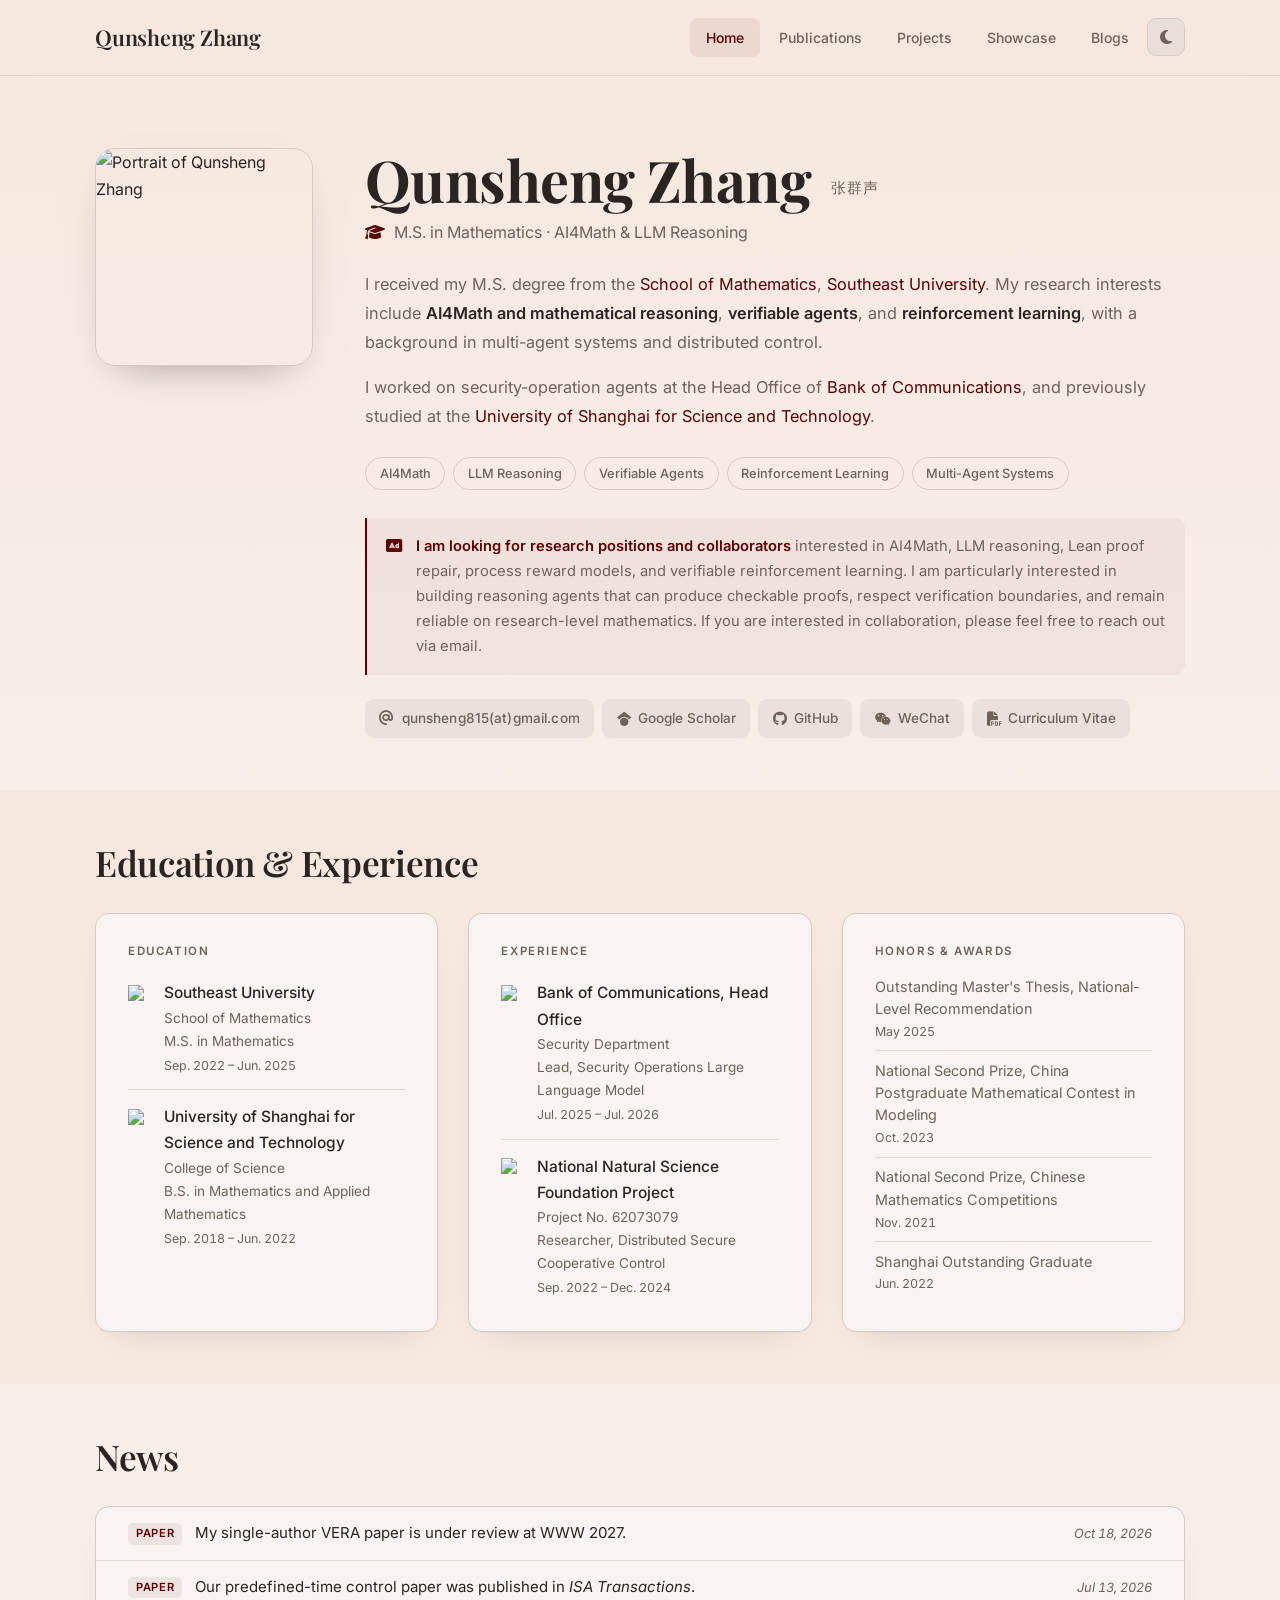
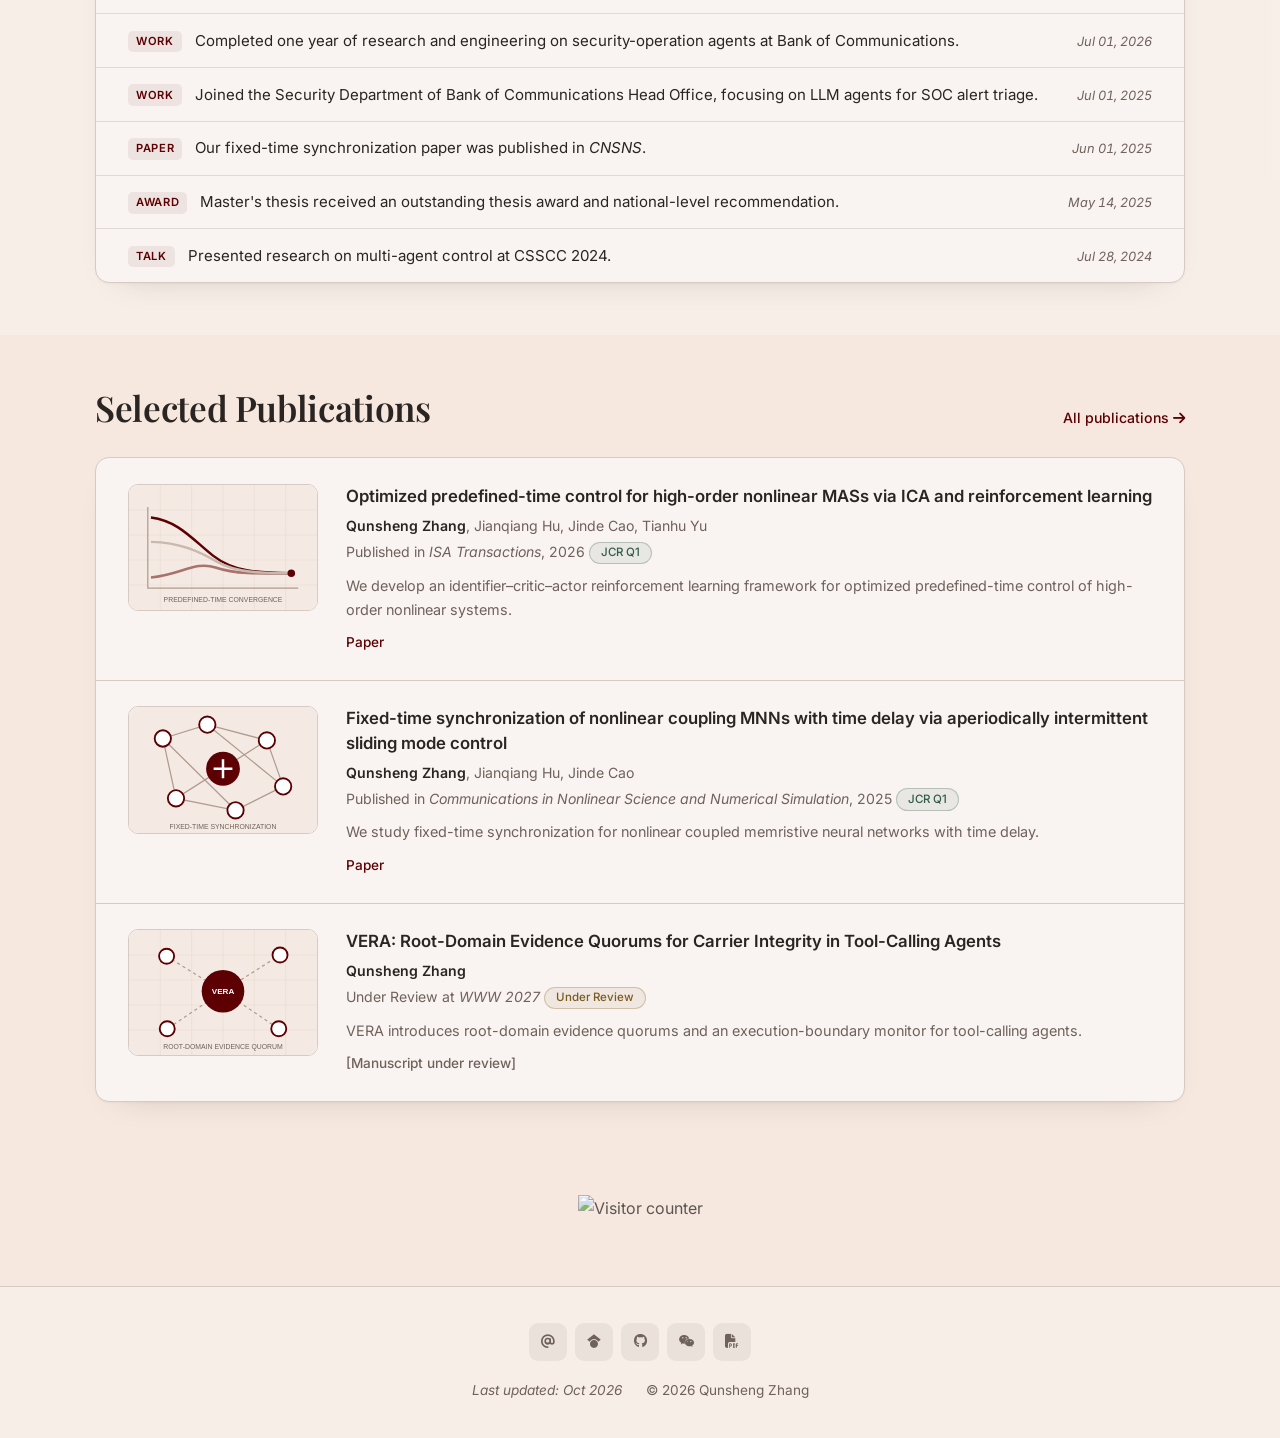
==== index.html @ da9202f3 "Polish UI: theme toggle, motion, footer icons, print styles" ====
<!doctype html>
<html lang="en">
  <head>
    <meta charset="utf-8" />
    <meta name="viewport" content="width=device-width, initial-scale=1, shrink-to-fit=no" />
    <meta
      name="description"
      content="Qunsheng Zhang's academic homepage. Research interests include AI4Math, LLM reasoning, trustworthy AI, agent security, multi-agent systems, and reinforcement learning."
    />
    <meta name="theme-color" content="#f6e8df" />
    <meta property="og:title" content="Qunsheng Zhang 张群声" />
    <meta property="og:description" content="M.S. in Mathematics · AI4Math & LLM Reasoning" />
    <meta property="og:type" content="website" />
    <meta property="og:url" content="https://qunsheng-zhang.github.io/" />
    <meta property="og:image" content="https://qunsheng-zhang.github.io/assets/avatar.jpg" />

    <title>Qunsheng Zhang - Homepage</title>

    <link
      rel="stylesheet"
      href="https://cdnjs.cloudflare.com/ajax/libs/twitter-bootstrap/4.6.0/css/bootstrap.min.css"
    />
    <link
      rel="stylesheet"
      href="https://cdnjs.cloudflare.com/ajax/libs/font-awesome/6.5.1/css/all.min.css"
    />
    <link rel="preconnect" href="https://fonts.googleapis.com" />
    <link rel="preconnect" href="https://fonts.gstatic.com" crossorigin />
    <link
      href="https://fonts.googleapis.com/css2?family=Inter:wght@400;500;600;700&family=Playfair+Display:wght@400;500;600;700&display=swap"
      rel="stylesheet"
    />
    <link rel="icon" href="assets/favicon.svg" type="image/svg+xml" />
    <link rel="stylesheet" href="styles.css?v=20261106" />
    <script>
      (function () {
        try {
          var t = localStorage.getItem("qs-theme");
          if (!t) t = window.matchMedia("(prefers-color-scheme: dark)").matches ? "dark" : "light";
          document.documentElement.setAttribute("data-theme", t);
        } catch (e) {}
      })();
    </script>
  </head>

  <body class="bg-light">
    <nav class="navbar navbar-expand-md navbar-light fixed-top mb-5">
      <div class="container">
        <a class="navbar-brand" href="index.html">Qunsheng Zhang</a>
        

        <div class="collapse navbar-collapse" id="navbarResponsive">
          <ul class="navbar-nav ml-auto">
            <li class="nav-item active"><a class="nav-link" href="index.html">Home</a></li>
            <li class="nav-item"><a class="nav-link" href="publications.html">Publications</a></li>
            <li class="nav-item"><a class="nav-link" href="projects.html">Projects</a></li>
            <li class="nav-item"><a class="nav-link" href="showcase.html">Showcase</a></li>
            <li class="nav-item"><a class="nav-link" href="blog.html">Blogs</a></li>
          </ul>
        </div>
      
        <div class="navbar-actions">
          <button class="theme-toggle" type="button" aria-label="Toggle color theme"><i class="fas fa-moon icon-moon"></i><i class="fas fa-sun icon-sun"></i></button>
          <button class="navbar-toggler" type="button" data-toggle="collapse" data-target="#navbarResponsive" aria-controls="navbarResponsive" aria-expanded="false" aria-label="Toggle navigation" > <i class="fas fa-bars"></i> Menu </button>
        </div>
      </div>
    </nav>

    <main>
      <section class="hero">
        <div class="container">
          <div class="hero-grid">
            <div class="hero-portrait">
              <img
                src="assets/avatar.jpg"
                alt="Portrait of Qunsheng Zhang"
                title="Stay curious, stay rigorous."
              />
            </div>

            <div class="hero-body">
              <h1 class="profile-name">Qunsheng Zhang <span class="name-cn">张群声</span></h1>

              <p class="hero-tagline">
                <i class="fa-solid fa-graduation-cap"></i>
                M.S. in Mathematics · AI4Math &amp; LLM Reasoning
              </p>

              <div class="hero-bio">
                <p>
                  I received my M.S. degree from the
                  <a href="https://math.seu.edu.cn/" target="_blank" rel="noreferrer">School of Mathematics</a>,
                  <a href="https://www.seu.edu.cn/" target="_blank" rel="noreferrer">Southeast University</a>.
                  My research interests include <strong>AI4Math and mathematical reasoning</strong>,
                  <strong>verifiable agents</strong>, and <strong>reinforcement learning</strong>,
                  with a background in multi-agent systems and distributed control.
                </p>

                <p>
                  I worked on security-operation agents at the Head Office of
                  <a
                    href="https://www.bankcomm.com/BankCommSite/shtml/jyjr/en/2600212/list.shtml?channelId=2600212"
                    target="_blank"
                    rel="noreferrer"
                    >Bank of Communications</a
                  >, and previously studied at the
                  <a href="https://www.usst.edu.cn/" target="_blank" rel="noreferrer"
                    >University of Shanghai for Science and Technology</a
                  >.
                </p>
              </div>

              <div class="interest-tags">
                <span>AI4Math</span>
                <span>LLM Reasoning</span>
                <span>Verifiable Agents</span>
                <span>Reinforcement Learning</span>
                <span>Multi-Agent Systems</span>
              </div>

              <div class="callout">
                <i class="fa-solid fa-rectangle-ad"></i>
                <div>
                  <strong>I am looking for research positions and collaborators</strong> interested in
                  AI4Math, LLM reasoning, Lean proof repair, process reward models, and verifiable
                  reinforcement learning. I am particularly interested in building reasoning agents
                  that can produce checkable proofs, respect verification boundaries, and remain
                  reliable on research-level mathematics. If you are interested in collaboration,
                  please feel free to reach out via email.
                </div>
              </div>

              <div class="hero-links mt-4">
                <a href="mailto:qunsheng815@gmail.com">
                  <i class="fas fa-at"></i> <span class="email-text">qunsheng815(at)gmail.com</span>
                </a>
                <a
                  href="https://scholar.google.com/citations?user=bciwAu0AAAAJ&amp;hl=zh-CN&amp;authuser=1"
                  target="_blank"
                  rel="noreferrer"
                >
                  <i class="fa-brands fa-google-scholar"></i> Google Scholar
                </a>
                <a href="https://github.com/Qunsheng-Zhang" target="_blank" rel="noreferrer">
                  <i class="fab fa-github"></i> GitHub
                </a>
                <a href="#" data-toggle="modal" data-target="#modal-wechat">
                  <i class="fab fa-weixin"></i> WeChat
                </a>
                <a href="assets/Qunsheng-Zhang-Resume.pdf?v=202610" target="_blank">
                  <i class="fas fa-file-pdf"></i> Curriculum Vitae
                </a>
              </div>
            </div>
          </div>
        </div>
      </section>

      <section class="section">
        <div class="container">
          <div class="section-head">
            <h2>Education &amp; Experience</h2>
          </div>

          <div class="row">
            <div class="col-md-6 col-lg-4 mb-4 mb-lg-0">
              <div class="panel h-100">
                <div class="col-label">Education</div>
                <div class="timeline-item">
                  <img src="assets/badges/seu.svg" alt="Southeast University" />
                  <div class="timeline-main">
                    <div class="timeline-title">Southeast University</div>
                    <div class="timeline-sub">School of Mathematics</div>
                    <div class="timeline-meta">
                      <span>M.S. in Mathematics</span>
                      <em>Sep. 2022 – Jun. 2025</em>
                    </div>
                  </div>
                </div>
                <div class="timeline-item">
                  <img src="assets/badges/usst.svg" alt="University of Shanghai for Science and Technology" />
                  <div class="timeline-main">
                    <div class="timeline-title">University of Shanghai for Science and Technology</div>
                    <div class="timeline-sub">College of Science</div>
                    <div class="timeline-meta">
                      <span>B.S. in Mathematics and Applied Mathematics</span>
                      <em>Sep. 2018 – Jun. 2022</em>
                    </div>
                  </div>
                </div>
              </div>
            </div>

            <div class="col-md-6 col-lg-4 mb-4 mb-lg-0">
              <div class="panel h-100">
                <div class="col-label">Experience</div>
                <div class="timeline-item">
                  <img src="assets/badges/bocom.svg" alt="Bank of Communications" />
                  <div class="timeline-main">
                    <div class="timeline-title">
                      <a
                        href="https://www.bankcomm.com/BankCommSite/shtml/jyjr/en/2600212/list.shtml?channelId=2600212"
                        target="_blank"
                        rel="noreferrer"
                        >Bank of Communications, Head Office</a
                      >
                    </div>
                    <div class="timeline-sub">Security Department</div>
                    <div class="timeline-meta">
                      <span>Lead, Security Operations Large Language Model</span>
                      <em>Jul. 2025 – Jul. 2026</em>
                    </div>
                  </div>
                </div>
                <div class="timeline-item">
                  <img src="assets/badges/nnsfc.svg" alt="National Natural Science Foundation of China" />
                  <div class="timeline-main">
                    <div class="timeline-title">National Natural Science Foundation Project</div>
                    <div class="timeline-sub">Project No. 62073079</div>
                    <div class="timeline-meta">
                      <span>Researcher, Distributed Secure Cooperative Control</span>
                      <em>Sep. 2022 – Dec. 2024</em>
                    </div>
                  </div>
                </div>
              </div>
            </div>

            <div class="col-md-12 col-lg-4">
              <div class="panel h-100">
                <div class="col-label">Honors &amp; Awards</div>
                <ul class="award-list">
                  <li>
                    <span>Outstanding Master's Thesis, National-Level Recommendation</span>
                    <em>May 2025</em>
                  </li>
                  <li>
                    <span>National Second Prize, China Postgraduate Mathematical Contest in Modeling</span>
                    <em>Oct. 2023</em>
                  </li>
                  <li>
                    <span>National Second Prize, Chinese Mathematics Competitions</span>
                    <em>Nov. 2021</em>
                  </li>
                  <li>
                    <span>Shanghai Outstanding Graduate</span>
                    <em>Jun. 2022</em>
                  </li>
                </ul>
              </div>
            </div>
          </div>
        </div>
      </section>

      <section class="section section-alt" id="news">
        <div class="container">
          <div class="section-head">
            <h2>News</h2>
          </div>

          <div class="panel panel-flush">
            <div class="news-item">
              <div class="news-text">
                <span class="label">Paper</span> My single-author VERA paper is under review at WWW 2027.
              </div>
              <div class="news-date">Oct 18, 2026</div>
            </div>
            <div class="news-item">
              <div class="news-text">
                <span class="label">Paper</span> Our predefined-time control paper was published in
                <em>ISA Transactions</em>.
              </div>
              <div class="news-date">Jul 13, 2026</div>
            </div>
            <div class="news-item">
              <div class="news-text">
                <span class="label">Work</span> Completed one year of research and engineering on
                security-operation agents at Bank of Communications.
              </div>
              <div class="news-date">Jul 01, 2026</div>
            </div>
            <div class="news-item">
              <div class="news-text">
                <span class="label">Work</span> Joined the Security Department of Bank of Communications
                Head Office, focusing on LLM agents for SOC alert triage.
              </div>
              <div class="news-date">Jul 01, 2025</div>
            </div>
            <div class="news-item">
              <div class="news-text">
                <span class="label">Paper</span> Our fixed-time synchronization paper was published in
                <em>CNSNS</em>.
              </div>
              <div class="news-date">Jun 01, 2025</div>
            </div>
            <div class="news-item">
              <div class="news-text">
                <span class="label">Award</span> Master's thesis received an outstanding thesis award and
                national-level recommendation.
              </div>
              <div class="news-date">May 14, 2025</div>
            </div>
            <div class="news-item">
              <div class="news-text">
                <span class="label">Talk</span> Presented research on multi-agent control at CSSCC 2024.
              </div>
              <div class="news-date">Jul 28, 2024</div>
            </div>
          </div>
        </div>
      </section>

      <section class="section" id="publications">
        <div class="container">
          <div class="section-head-row">
            <h2>Selected Publications</h2>
            <a class="more-link" href="publications.html"
              >All publications <i class="fas fa-arrow-right"></i
            ></a>
          </div>

          <div class="panel panel-flush">
            <article class="pub-row">
              <div class="pub-cover">
                <img src="assets/covers/paper-ica.svg" alt="Predefined-time convergence" />
              </div>
              <div class="pub-main">
                <h5>
                  Optimized predefined-time control for high-order nonlinear MASs via ICA and
                  reinforcement learning
                </h5>
                <p class="pub-authors">
                  <strong>Qunsheng Zhang</strong>, Jianqiang Hu, Jinde Cao, Tianhu Yu
                </p>
                <p class="pub-venue">
                  Published in <i>ISA Transactions</i>, 2026
                  <span class="badge badge-success">JCR Q1</span>
                </p>
                <p class="pub-abstract">
                  We develop an identifier–critic–actor reinforcement learning framework for optimized
                  predefined-time control of high-order nonlinear systems.
                </p>
                <div class="pub-links">
                  <a href="https://doi.org/10.1016/j.isatra.2026.06.029" target="_blank" rel="noreferrer"
                    >Paper</a
                  >
                </div>
              </div>
            </article>

            <article class="pub-row">
              <div class="pub-cover">
                <img src="assets/covers/paper-sync.svg" alt="Fixed-time synchronization" />
              </div>
              <div class="pub-main">
                <h5>
                  Fixed-time synchronization of nonlinear coupling MNNs with time delay via
                  aperiodically intermittent sliding mode control
                </h5>
                <p class="pub-authors"><strong>Qunsheng Zhang</strong>, Jianqiang Hu, Jinde Cao</p>
                <p class="pub-venue">
                  Published in <i>Communications in Nonlinear Science and Numerical Simulation</i>, 2025
                  <span class="badge badge-success">JCR Q1</span>
                </p>
                <p class="pub-abstract">
                  We study fixed-time synchronization for nonlinear coupled memristive neural networks
                  with time delay.
                </p>
                <div class="pub-links">
                  <a href="https://doi.org/10.1016/j.cnsns.2025.108995" target="_blank" rel="noreferrer"
                    >Paper</a
                  >
                </div>
              </div>
            </article>

            <article class="pub-row">
              <div class="pub-cover">
                <img src="assets/covers/paper-vera.svg" alt="VERA evidence quorum" />
              </div>
              <div class="pub-main">
                <h5>
                  VERA: Root-Domain Evidence Quorums for Carrier Integrity in Tool-Calling Agents
                </h5>
                <p class="pub-authors"><strong>Qunsheng Zhang</strong></p>
                <p class="pub-venue">
                  Under Review at <i>WWW 2027</i>
                  <span class="badge badge-warning">Under Review</span>
                </p>
                <p class="pub-abstract">
                  VERA introduces root-domain evidence quorums and an execution-boundary monitor for
                  tool-calling agents.
                </p>
                <div class="pub-links">
                  <span>[Manuscript under review]</span>
                </div>
              </div>
            </article>
          </div>
        </div>
      </section>

      <section class="visitor-counter">
        <img
          src="https://visitor-badge.laobi.icu/badge?page_id=Qunsheng-Zhang.Qunsheng-Zhang.github.io"
          alt="Visitor counter"
          loading="lazy"
        />
      </section>
    </main>

    <div class="modal fade" id="modal-wechat" tabindex="-1" role="dialog" aria-labelledby="wechat-title" aria-hidden="true">
      <div class="modal-dialog modal-sm" role="document">
        <div class="modal-content">
          <div class="modal-body p-4 text-center">
            <i class="fab fa-weixin wechat-icon"></i>
            <h5 id="wechat-title" class="mt-3">WeChat Contact</h5>
            <p class="small text-muted mb-0">
              Please email me with your name, affiliation, and reason for connecting. I will reply with
              my WeChat contact.
            </p>
          </div>
          <div class="modal-footer py-2">
            <button type="button" class="btn btn-primary btn-sm" data-dismiss="modal">Close</button>
          </div>
        </div>
      </div>
    </div>

        <footer class="footer">
      <div class="container">
        <div class="footer-icons">
          <a href="mailto:qunsheng815@gmail.com" aria-label="Email"><i class="fas fa-at"></i></a>
          <a href="https://scholar.google.com/citations?user=bciwAu0AAAAJ&amp;hl=zh-CN&amp;authuser=1" target="_blank" rel="noreferrer" aria-label="Google Scholar"><i class="fa-brands fa-google-scholar"></i></a>
          <a href="https://github.com/Qunsheng-Zhang" target="_blank" rel="noreferrer" aria-label="GitHub"><i class="fab fa-github"></i></a>
          <a href="#" data-toggle="modal" data-target="#modal-wechat" aria-label="WeChat"><i class="fab fa-weixin"></i></a>
          <a href="assets/Qunsheng-Zhang-Resume.pdf?v=202610" target="_blank" aria-label="Curriculum Vitae"><i class="fas fa-file-pdf"></i></a>
        </div>
        <div class="footer-meta">
          <span><i>Last updated: Oct 2026</i></span>
          <span>© <span id="year"></span> Qunsheng Zhang</span>
        </div>
      </div>
    </footer>

    <script src="https://cdnjs.cloudflare.com/ajax/libs/jquery/3.5.1/jquery.min.js"></script>
    <script src="https://cdnjs.cloudflare.com/ajax/libs/popper.js/1.14.7/umd/popper.min.js"></script>
    <script src="https://cdnjs.cloudflare.com/ajax/libs/twitter-bootstrap/4.6.0/js/bootstrap.min.js"></script>
    <script src="script.js?v=20261106"></script>
  </body>
</html>
---- styles.css ----
@charset "utf-8";

/* ------------------------------------------------------------------
   Design tokens
------------------------------------------------------------------ */
:root {
  --bg: #f6e8df;
  --bg-soft: rgba(249, 244, 241, 0.55);
  --card: #f9f4f1;
  --fg: #2a2522;
  --muted: #e0d7d1;
  --muted-fg: #6f625b;
  --border: #d6cac2;
  --divider: rgba(214, 202, 194, 0.65);
  --primary: #5c0003;
  --primary-fg: #fbf0e9;
  --primary-soft: rgba(92, 0, 3, 0.07);
  --primary-tint: rgba(92, 0, 3, 0.045);
  --chip-bg: rgba(224, 215, 209, 0.55);
  --hover-bg: rgba(224, 215, 209, 0.18);
  --cover-bg: #ffffff;
  --nav-bg: rgba(246, 232, 223, 0.88);
  --ok-fg: #2f5d47;
  --ok-bg: rgba(47, 93, 71, 0.08);
  --ok-border: rgba(47, 93, 71, 0.28);
  --warn-fg: #7a5a1e;
  --warn-bg: rgba(122, 90, 30, 0.08);
  --warn-border: rgba(122, 90, 30, 0.28);
  --shadow-card: 0 1px 2px rgba(42, 37, 34, 0.03), 0 14px 34px -28px rgba(42, 37, 34, 0.35);
  --shadow-portrait: 0 18px 40px -26px rgba(42, 37, 34, 0.55);
  --serif: "Playfair Display", Georgia, "Times New Roman", serif;
  --sans: "Inter", system-ui, -apple-system, "Segoe UI", sans-serif;
  --radius: 14px;
  --maxw: 1120px;
  color-scheme: light;
}

:root[data-theme="dark"] {
  --bg: #17120f;
  --bg-soft: rgba(31, 25, 21, 0.6);
  --card: #1e1814;
  --fg: #ece2da;
  --muted: #3a312a;
  --muted-fg: #b3a49a;
  --border: #362c25;
  --divider: rgba(54, 44, 37, 0.9);
  --primary: #d99a8e;
  --primary-fg: #1a1411;
  --primary-soft: rgba(217, 154, 142, 0.12);
  --primary-tint: rgba(217, 154, 142, 0.07);
  --chip-bg: rgba(58, 49, 42, 0.6);
  --hover-bg: rgba(58, 49, 42, 0.4);
  --cover-bg: #241c17;
  --nav-bg: rgba(23, 18, 15, 0.86);
  --ok-fg: #8fbf9f;
  --ok-bg: rgba(143, 191, 159, 0.12);
  --ok-border: rgba(143, 191, 159, 0.3);
  --warn-fg: #d9b36a;
  --warn-bg: rgba(217, 179, 106, 0.12);
  --warn-border: rgba(217, 179, 106, 0.3);
  --shadow-card: 0 1px 2px rgba(0, 0, 0, 0.3), 0 18px 40px -30px rgba(0, 0, 0, 0.7);
  --shadow-portrait: 0 18px 40px -24px rgba(0, 0, 0, 0.8);
  color-scheme: dark;
}

/* ------------------------------------------------------------------
   Base
------------------------------------------------------------------ */
* {
  -webkit-font-smoothing: antialiased;
  -moz-osx-font-smoothing: grayscale;
}

html {
  scroll-behavior: smooth;
}

body {
  padding-top: 76px;
  background-color: var(--bg);
  color: var(--fg);
  font-family: var(--sans);
  font-size: 1rem;
  line-height: 1.7;
  transition: background-color 0.3s ease, color 0.3s ease;
}

h1,
h2,
h3,
h4,
.h1,
.h2,
.h3,
.h4 {
  font-family: var(--serif);
  font-weight: 600;
  letter-spacing: -0.01em;
  color: var(--fg);
  text-wrap: balance;
}

h1 {
  font-size: clamp(2.5rem, 4.5vw, 3.6rem);
  font-weight: 700;
  line-height: 1.08;
}

h2 {
  font-size: clamp(1.7rem, 3vw, 2.2rem);
  line-height: 1.2;
}

h3 {
  font-size: 1.45rem;
}

h5,
.h5 {
  font-family: var(--sans);
  font-size: 1.05rem;
  font-weight: 600;
  line-height: 1.45;
  letter-spacing: 0;
  color: var(--fg);
}

h6,
.h6 {
  font-family: var(--sans);
  font-size: 0.72rem;
  font-weight: 600;
  letter-spacing: 0.14em;
  text-transform: uppercase;
  color: var(--muted-fg);
}

p {
  margin-bottom: 1rem;
}

a {
  color: var(--primary);
  text-decoration: none;
  transition: color 0.18s ease;
}

a:hover {
  color: var(--primary);
  text-decoration: underline;
  text-underline-offset: 2px;
}

strong,
b {
  font-weight: 600;
  color: var(--fg);
}

hr {
  margin: 2rem 0;
  border-top: 1px solid var(--border);
}

::selection {
  background: var(--primary-soft);
  color: var(--fg);
}

::-webkit-scrollbar {
  width: 10px;
}

::-webkit-scrollbar-track {
  background: var(--bg);
}

::-webkit-scrollbar-thumb {
  background: var(--muted);
  border-radius: 999px;
  border: 2px solid var(--bg);
}

.text-muted {
  color: var(--muted-fg) !important;
}

.small,
small {
  font-size: 0.86rem;
}

.bg-light {
  background-color: var(--bg) !important;
}

.bg-white {
  background-color: var(--card) !important;
}

.border-gray {
  border-color: var(--border) !important;
}

.no-break {
  white-space: nowrap;
}

.container {
  max-width: var(--maxw);
}

a:focus-visible,
button:focus-visible {
  outline: 2px solid var(--primary);
  outline-offset: 2px;
}

[id] {
  scroll-margin-top: 90px;
}

/* ------------------------------------------------------------------
   Motion
------------------------------------------------------------------ */
@keyframes rise {
  from {
    opacity: 0;
    transform: translateY(14px);
  }
  to {
    opacity: 1;
    transform: none;
  }
}

.hero-portrait,
.hero-body > * {
  animation: rise 0.6s cubic-bezier(0.22, 0.61, 0.36, 1) both;
}

.hero-body > :nth-child(1) { animation-delay: 0.06s; }
.hero-body > :nth-child(2) { animation-delay: 0.12s; }
.hero-body > :nth-child(3) { animation-delay: 0.18s; }
.hero-body > :nth-child(4) { animation-delay: 0.24s; }
.hero-body > :nth-child(5) { animation-delay: 0.3s; }
.hero-body > :nth-child(6) { animation-delay: 0.36s; }

.reveal {
  opacity: 0;
  transform: translateY(16px);
  transition: opacity 0.6s cubic-bezier(0.22, 0.61, 0.36, 1), transform 0.6s cubic-bezier(0.22, 0.61, 0.36, 1);
}

.reveal.in {
  opacity: 1;
  transform: none;
}

@media (prefers-reduced-motion: reduce) {
  html {
    scroll-behavior: auto;
  }

  .hero-portrait,
  .hero-body > * {
    animation: none;
  }

  .reveal {
    opacity: 1;
    transform: none;
    transition: none;
  }

  * {
    transition-duration: 0.01ms !important;
  }
}

/* ------------------------------------------------------------------
   Navigation
------------------------------------------------------------------ */
.navbar {
  min-height: 76px;
  padding: 0.55rem 0;
  background-color: var(--nav-bg) !important;
  -webkit-backdrop-filter: blur(14px);
  backdrop-filter: blur(14px);
  border-bottom: 1px solid var(--divider);
  transition: box-shadow 0.25s ease, background-color 0.3s ease;
}

.navbar.scrolled {
  box-shadow: 0 10px 30px -22px rgba(0, 0, 0, 0.45);
}

.navbar-brand {
  font-family: var(--serif);
  font-size: 1.35rem;
  font-weight: 600;
  color: var(--fg) !important;
  letter-spacing: -0.01em;
}

.navbar-brand:hover {
  color: var(--primary) !important;
  text-decoration: none;
}

.navbar-nav .nav-link {
  margin: 0 0.1rem;
  padding: 0.48rem 1rem !important;
  border-radius: 8px;
  color: var(--muted-fg) !important;
  font-family: var(--sans);
  font-size: 0.875rem;
  font-weight: 500;
  transition: background-color 0.18s ease, color 0.18s ease;
}

.navbar-nav .nav-link:hover {
  background-color: var(--chip-bg);
  color: var(--fg) !important;
  text-decoration: none;
}

.navbar-nav .nav-item.active .nav-link {
  background-color: var(--primary-soft);
  color: var(--primary) !important;
}

.navbar-actions {
  display: flex;
  align-items: center;
  gap: 0.45rem;
  margin-left: auto;
}

.theme-toggle {
  display: flex;
  align-items: center;
  justify-content: center;
  width: 38px;
  height: 38px;
  border: 1px solid var(--border);
  border-radius: 9px;
  background-color: var(--chip-bg);
  color: var(--muted-fg);
  cursor: pointer;
  transition: background-color 0.18s ease, color 0.18s ease, border-color 0.18s ease;
}

.theme-toggle:hover {
  background-color: var(--primary);
  border-color: var(--primary);
  color: var(--primary-fg);
}

:root:not([data-theme="dark"]) .icon-sun {
  display: none;
}

:root[data-theme="dark"] .icon-moon {
  display: none;
}

.navbar-toggler {
  padding: 0.4rem 0.7rem;
  border: 1px solid var(--border);
  border-radius: 8px;
  color: var(--muted-fg);
  font-size: 0.8rem;
}

.navbar-toggler:focus {
  outline: none;
  box-shadow: none;
}

/* ------------------------------------------------------------------
   Home hero
------------------------------------------------------------------ */
.hero {
  padding: 4.5rem 0 3.25rem;
  background: linear-gradient(180deg, var(--bg) 0%, var(--bg-soft) 100%);
}

.hero-grid {
  display: grid;
  grid-template-columns: 218px minmax(0, 1fr);
  gap: 3.25rem;
  align-items: start;
}

.hero-portrait img {
  display: block;
  width: 100%;
  aspect-ratio: 1 / 1;
  object-fit: cover;
  border: 1px solid var(--border);
  border-radius: 20px;
  box-shadow: var(--shadow-portrait);
  transition: transform 0.35s ease, box-shadow 0.35s ease;
}

.hero-portrait img:hover {
  transform: translateY(-3px) scale(1.01);
}

.profile-name {
  margin-bottom: 0.55rem;
}

.name-cn {
  display: inline-block;
  margin-left: 0.45rem;
  color: var(--muted-fg);
  font-family: var(--sans);
  font-size: 0.95rem;
  font-weight: 500;
  letter-spacing: 0.08em;
  vertical-align: middle;
}

.hero-tagline {
  margin-bottom: 1.5rem;
  color: var(--muted-fg);
  font-size: 1rem;
}

.hero-tagline i {
  margin-right: 0.3rem;
  color: var(--primary);
}

.hero-bio {
  color: var(--muted-fg);
  font-size: 1.02rem;
  line-height: 1.78;
}

.hero-bio p:last-child {
  margin-bottom: 0;
}

.hero-bio strong {
  color: var(--fg);
  font-weight: 600;
}

.interest-tags {
  display: flex;
  flex-wrap: wrap;
  gap: 0.5rem;
  margin: 1.6rem 0 1.75rem;
}

.interest-tags span,
.tag {
  display: inline-flex;
  align-items: center;
  padding: 0.3rem 0.85rem;
  border: 1px solid var(--border);
  border-radius: 999px;
  color: var(--muted-fg);
  font-size: 0.8rem;
  font-weight: 500;
  transition: border-color 0.18s ease, color 0.18s ease, background-color 0.18s ease;
}

.interest-tags span:hover,
.tag:hover {
  border-color: var(--primary);
  background-color: var(--primary-tint);
  color: var(--primary);
}

.hero-links {
  display: flex;
  flex-wrap: wrap;
  gap: 0.5rem;
}

.hero-links a {
  display: inline-flex;
  align-items: center;
  gap: 0.45rem;
  padding: 0.5rem 0.9rem;
  border-radius: 9px;
  background-color: var(--chip-bg);
  color: var(--muted-fg);
  font-size: 0.85rem;
  font-weight: 500;
  transition: background-color 0.18s ease, color 0.18s ease, transform 0.18s ease;
}

.hero-links a:hover {
  background-color: var(--primary);
  color: var(--primary-fg);
  text-decoration: none;
  transform: translateY(-1px);
}

.hero-links i {
  font-size: 0.9rem;
}

.callout {
  display: flex;
  gap: 0.8rem;
  margin-top: 1.6rem;
  padding: 1rem 1.2rem;
  border-left: 2px solid var(--primary);
  border-radius: 0 10px 10px 0;
  background-color: var(--primary-tint);
  color: var(--muted-fg);
  font-size: 0.92rem;
  line-height: 1.7;
}

.callout i {
  margin-top: 0.3rem;
  color: var(--primary);
}

.callout strong {
  color: var(--primary);
  font-weight: 600;
}

/* ------------------------------------------------------------------
   Sections & panels
------------------------------------------------------------------ */
.section {
  padding: 3.25rem 0;
}

.section-alt {
  background-color: var(--bg-soft);
}

.section-head {
  margin-bottom: 1.75rem;
}

.section-head h2 {
  margin: 0;
}

.section-lead {
  max-width: 720px;
  margin: 0.45rem 0 0;
  color: var(--muted-fg);
  font-size: 1rem;
}

.section-head-row {
  display: flex;
  align-items: flex-end;
  justify-content: space-between;
  gap: 1rem;
  margin-bottom: 1.75rem;
}

.section-head-row h2 {
  margin: 0;
}

.section-head-row .more-link {
  flex: none;
  font-size: 0.88rem;
  font-weight: 500;
}

.section-head-row .more-link i {
  transition: transform 0.18s ease;
}

.section-head-row .more-link:hover i {
  transform: translateX(3px);
}

.panel {
  padding: 1.75rem 2rem;
  border: 1px solid var(--border);
  border-radius: var(--radius);
  background-color: var(--card);
  box-shadow: var(--shadow-card);
}

.panel-flush {
  padding: 0;
  overflow: hidden;
}

.panel-title {
  margin: 0;
  padding: 1.25rem 2rem;
  border-bottom: 1px solid var(--border);
  font-family: var(--serif);
  font-size: 1.3rem;
  font-weight: 600;
}

.panel-body {
  padding: 1.25rem 2rem;
}

.col-label {
  margin-bottom: 0.35rem;
  color: var(--muted-fg);
  font-size: 0.72rem;
  font-weight: 600;
  letter-spacing: 0.14em;
  text-transform: uppercase;
}

/* Page heading (subpages) */
.page-hero {
  padding: 3.5rem 0 2.5rem;
  background: linear-gradient(180deg, var(--bg) 0%, var(--bg-soft) 100%);
}

.page-hero h1 {
  margin-bottom: 0.6rem;
}

.page-hero p {
  max-width: 720px;
  margin: 0;
  color: var(--muted-fg);
  font-size: 1.02rem;
}

.page-hero + .section {
  padding-top: 0;
}

/* ------------------------------------------------------------------
   Lists: timeline, news, awards
------------------------------------------------------------------ */
.timeline-item {
  display: flex;
  gap: 0.85rem;
  padding: 0.85rem 0;
  border-bottom: 1px solid var(--divider);
}

.timeline-item:last-child {
  border-bottom: 0;
  padding-bottom: 0;
}

.timeline-item:first-child {
  padding-top: 0;
}

.timeline-item img {
  flex: none;
  width: 22px;
  height: 22px;
  margin-top: 0.3rem;
  object-fit: contain;
}

.timeline-main {
  flex: 1;
  min-width: 0;
}

.timeline-title {
  color: var(--fg);
  font-size: 0.97rem;
  font-weight: 500;
}

.timeline-title a {
  color: var(--fg);
}

.timeline-title a:hover {
  color: var(--primary);
}

.timeline-sub {
  color: var(--muted-fg);
  font-size: 0.85rem;
}

.timeline-meta {
  display: block;
  color: var(--muted-fg);
  font-size: 0.85rem;
}

.timeline-meta em {
  display: block;
  margin-top: 0.1rem;
  color: var(--muted-fg);
  font-size: 0.78rem;
  font-style: normal;
  white-space: nowrap;
  font-variant-numeric: tabular-nums;
}

.news-item {
  display: flex;
  align-items: baseline;
  gap: 1.1rem;
  padding: 0.85rem 2rem;
  border-bottom: 1px solid var(--divider);
  font-size: 0.94rem;
  transition: background-color 0.18s ease;
}

.news-item:hover {
  background-color: var(--hover-bg);
}

.news-item:last-child {
  border-bottom: 0;
}

.news-item .news-text {
  flex: 1;
  color: var(--fg);
}

.news-item .news-text .label {
  display: inline-block;
  margin-right: 0.55rem;
  padding: 0.08rem 0.5rem;
  border-radius: 5px;
  background-color: var(--primary-soft);
  color: var(--primary);
  font-size: 0.7rem;
  font-weight: 600;
  letter-spacing: 0.06em;
  text-transform: uppercase;
  vertical-align: 1px;
}

.news-date {
  flex: none;
  color: var(--muted-fg);
  font-size: 0.8rem;
  font-style: italic;
  white-space: nowrap;
  font-variant-numeric: tabular-nums;
}

.award-list {
  margin: 0;
  padding: 0;
  list-style: none;
}

.award-list li {
  display: block;
  padding: 0.55rem 0;
  border-bottom: 1px solid var(--divider);
  color: var(--muted-fg);
  font-size: 0.9rem;
  line-height: 1.55;
}

.award-list li:last-child {
  border-bottom: 0;
}

.award-list em {
  display: block;
  margin-top: 0.1rem;
  font-size: 0.78rem;
  font-style: normal;
  white-space: nowrap;
  font-variant-numeric: tabular-nums;
}

/* ------------------------------------------------------------------
   Publications
------------------------------------------------------------------ */
.pub-row {
  display: flex;
  gap: 1.75rem;
  padding: 1.6rem 2rem;
  border-bottom: 1px solid var(--border);
  transition: background-color 0.18s ease;
}

.pub-row:last-child {
  border-bottom: 0;
}

.pub-row:hover {
  background-color: var(--hover-bg);
}

.pub-row:hover h5 {
  color: var(--primary);
}

.pub-cover {
  flex: none;
  width: 190px;
}

.pub-cover img {
  display: block;
  width: 100%;
  height: auto;
  border: 1px solid var(--border);
  border-radius: 10px;
  background-color: var(--cover-bg);
  transition: transform 0.25s ease;
}

.pub-row:hover .pub-cover img {
  transform: scale(1.02);
}

.pub-main {
  flex: 1;
  min-width: 0;
}

.pub-main h5 {
  margin-bottom: 0.35rem;
  transition: color 0.18s ease;
}

.pub-authors {
  margin-bottom: 0.15rem;
  color: var(--muted-fg);
  font-size: 0.88rem;
}

.pub-authors strong {
  color: var(--fg);
}

.pub-venue {
  margin-bottom: 0.6rem;
  color: var(--muted-fg);
  font-size: 0.88rem;
}

.pub-abstract {
  margin-bottom: 0.6rem;
  color: var(--muted-fg);
  font-size: 0.9rem;
  line-height: 1.65;
}

.pub-links {
  display: flex;
  flex-wrap: wrap;
  gap: 0.8rem;
  font-size: 0.85rem;
  font-weight: 500;
}

.pub-links span {
  color: var(--muted-fg);
}

/* ------------------------------------------------------------------
   Cards (projects, showcase, blog)
------------------------------------------------------------------ */
.card {
  border: 1px solid var(--border);
  border-radius: var(--radius);
  background-color: var(--card);
  box-shadow: var(--shadow-card);
  transition: border-color 0.2s ease, transform 0.2s ease, box-shadow 0.2s ease;
}

.card:hover {
  border-color: var(--primary);
  transform: translateY(-2px);
}

.card-body {
  padding: 1.6rem;
}

.card-title {
  margin-bottom: 0.4rem;
}

.card-img-top {
  border-top-left-radius: calc(var(--radius) - 1px);
  border-top-right-radius: calc(var(--radius) - 1px);
}

.project-cover,
.showcase-photo {
  width: 100%;
  height: auto;
  aspect-ratio: 3 / 2;
  object-fit: cover;
  border-bottom: 1px solid var(--border);
}

.card-tags {
  display: flex;
  flex-wrap: wrap;
  gap: 0.4rem;
  margin-top: 0.9rem;
}

.blog-item {
  padding: 1.5rem 2rem;
  border-bottom: 1px solid var(--border);
  transition: background-color 0.18s ease;
}

.blog-item:hover {
  background-color: var(--hover-bg);
}

.blog-item:last-child {
  border-bottom: 0;
}

.blog-item h5 {
  margin-bottom: 0.15rem;
  transition: color 0.18s ease;
}

.blog-item:hover h5 {
  color: var(--primary);
}

.blog-meta {
  margin-bottom: 0.5rem;
  color: var(--muted-fg);
  font-size: 0.82rem;
}

.blog-item p:last-child {
  margin-bottom: 0;
  color: var(--muted-fg);
  font-size: 0.92rem;
}

.blog-status {
  flex: none;
  margin-left: auto;
}

/* ------------------------------------------------------------------
   Badges & buttons
------------------------------------------------------------------ */
.badge {
  padding: 0.28rem 0.7rem;
  border: 1px solid var(--border);
  border-radius: 999px;
  background-color: transparent;
  color: var(--muted-fg);
  font-family: var(--sans);
  font-size: 0.72rem;
  font-weight: 500;
  letter-spacing: 0;
  vertical-align: 1px;
}

.badge-pill {
  border-radius: 999px;
}

.badge-success {
  border-color: var(--ok-border);
  background-color: var(--ok-bg);
  color: var(--ok-fg);
}

.badge-warning {
  border-color: var(--warn-border);
  background-color: var(--warn-bg);
  color: var(--warn-fg);
}

.badge-light {
  border-color: transparent;
  background-color: var(--chip-bg);
  color: var(--muted-fg);
}

.btn {
  border-radius: 8px;
  font-family: var(--sans);
  font-size: 0.85rem;
  font-weight: 500;
}

.btn-primary {
  border-color: var(--primary);
  background-color: var(--primary);
  color: var(--primary-fg);
}

.btn-primary:hover,
.btn-primary:focus {
  border-color: var(--primary);
  background-color: var(--primary);
  color: var(--primary-fg);
  filter: brightness(0.94);
}

/* ------------------------------------------------------------------
   Footer & misc
------------------------------------------------------------------ */
.footer {
  margin-top: 3rem;
  padding: 2.25rem 0;
  border-top: 1px solid var(--border);
  background-color: var(--bg-soft);
  color: var(--muted-fg);
  font-size: 0.85rem;
}

.footer-icons {
  display: flex;
  justify-content: center;
  gap: 0.5rem;
  margin-bottom: 1.1rem;
}

.footer-icons a {
  display: flex;
  align-items: center;
  justify-content: center;
  width: 38px;
  height: 38px;
  border-radius: 9px;
  background-color: var(--chip-bg);
  color: var(--muted-fg);
  transition: background-color 0.18s ease, color 0.18s ease, transform 0.18s ease;
}

.footer-icons a:hover {
  background-color: var(--primary);
  color: var(--primary-fg);
  text-decoration: none;
  transform: translateY(-1px);
}

.footer-meta {
  display: flex;
  flex-wrap: wrap;
  justify-content: center;
  gap: 0.35rem 1.5rem;
  text-align: center;
}

.visitor-counter {
  padding: 2.5rem 0 1rem;
  text-align: center;
}

.visitor-counter img {
  max-width: 100%;
  height: auto;
  opacity: 0.75;
}

:root[data-theme="dark"] .visitor-counter img {
  opacity: 0.5;
  filter: grayscale(0.4);
}

.wechat-icon {
  color: #2aae67;
  font-size: 3rem;
}

.email-text {
  font-family: var(--sans);
  letter-spacing: 0.01em;
}

.item-badge {
  width: 18px;
  height: 18px;
  object-fit: contain;
}

.inline-badge {
  height: 16px;
  margin-right: 4px;
  vertical-align: -10%;
}

.modal-content {
  border: 1px solid var(--border);
  border-radius: var(--radius);
  background-color: var(--card);
  color: var(--fg);
}

.modal-footer {
  border-top: 1px solid var(--border);
}

/* Toolbox */
.toolbox p {
  margin-bottom: 0.7rem;
  color: var(--muted-fg);
  font-size: 0.94rem;
}

.toolbox p:last-child {
  margin-bottom: 0;
}

.toolbox strong {
  color: var(--fg);
}

/* Dark-mode media dimming */
:root[data-theme="dark"] .pub-cover img,
:root[data-theme="dark"] .project-cover,
:root[data-theme="dark"] .showcase-photo {
  filter: brightness(0.9) saturate(0.92);
}

/* ------------------------------------------------------------------
   Responsive
------------------------------------------------------------------ */
@media (max-width: 991.98px) {
  .hero-grid {
    grid-template-columns: 170px minmax(0, 1fr);
    gap: 2.25rem;
  }

  .pub-cover {
    width: 150px;
  }
}

@media (max-width: 767.98px) {
  body {
    padding-top: 68px;
  }

  .navbar {
    min-height: 68px;
  }

  .navbar-collapse {
    padding: 0.4rem 0 0.6rem;
  }

  .navbar-nav .nav-link {
    padding: 0.55rem 0.8rem !important;
  }

  .hero {
    padding: 2.5rem 0 2rem;
  }

  .hero-grid {
    grid-template-columns: 1fr;
    gap: 1.6rem;
  }

  .hero-portrait img {
    width: 132px;
    height: 132px;
    border-radius: 16px;
  }

  .profile-name {
    font-size: 2.4rem;
  }

  .name-cn {
    display: block;
    margin: 0.25rem 0 0;
  }

  .hero-bio {
    font-size: 0.97rem;
  }

  .section {
    padding: 2.25rem 0;
  }

  .page-hero {
    padding: 2.5rem 0 1.75rem;
  }

  .panel {
    padding: 1.25rem;
  }

  .panel-title {
    padding: 1rem 1.25rem;
  }

  .panel-body {
    padding: 1rem 1.25rem;
  }

  .pub-row {
    flex-direction: column;
    gap: 0.9rem;
    padding: 1.25rem;
  }

  .pub-cover {
    width: 100%;
  }

  .news-item {
    flex-wrap: wrap;
    gap: 0.35rem 0.75rem;
    padding: 0.85rem 1.25rem;
  }

  .news-item .news-text {
    flex-basis: 100%;
  }

  .news-date {
    margin-left: auto;
  }

  .blog-item {
    padding: 1.25rem;
  }

  .section-head-row {
    align-items: flex-start;
    flex-direction: column;
    gap: 0.35rem;
  }

  .card-body {
    padding: 1.25rem;
  }
}

@media (max-width: 420px) {
  .navbar .container {
    padding-right: 0.75rem;
    padding-left: 0.75rem;
  }

  .profile-name {
    font-size: 2.1rem;
  }

  .interest-tags span {
    padding: 0.25rem 0.7rem;
    font-size: 0.76rem;
  }
}

/* ------------------------------------------------------------------
   Print
------------------------------------------------------------------ */
@media print {
  body {
    padding-top: 0;
    background: #fff;
    color: #000;
  }

  .navbar,
  .footer,
  .visitor-counter,
  .hero-links,
  .footer-icons,
  .theme-toggle,
  .more-link {
    display: none !important;
  }

  .panel,
  .card {
    border: none;
    box-shadow: none;
  }

  a {
    color: #000;
    text-decoration: underline;
  }

  .hero {
    padding: 1rem 0;
    background: none;
  }
}
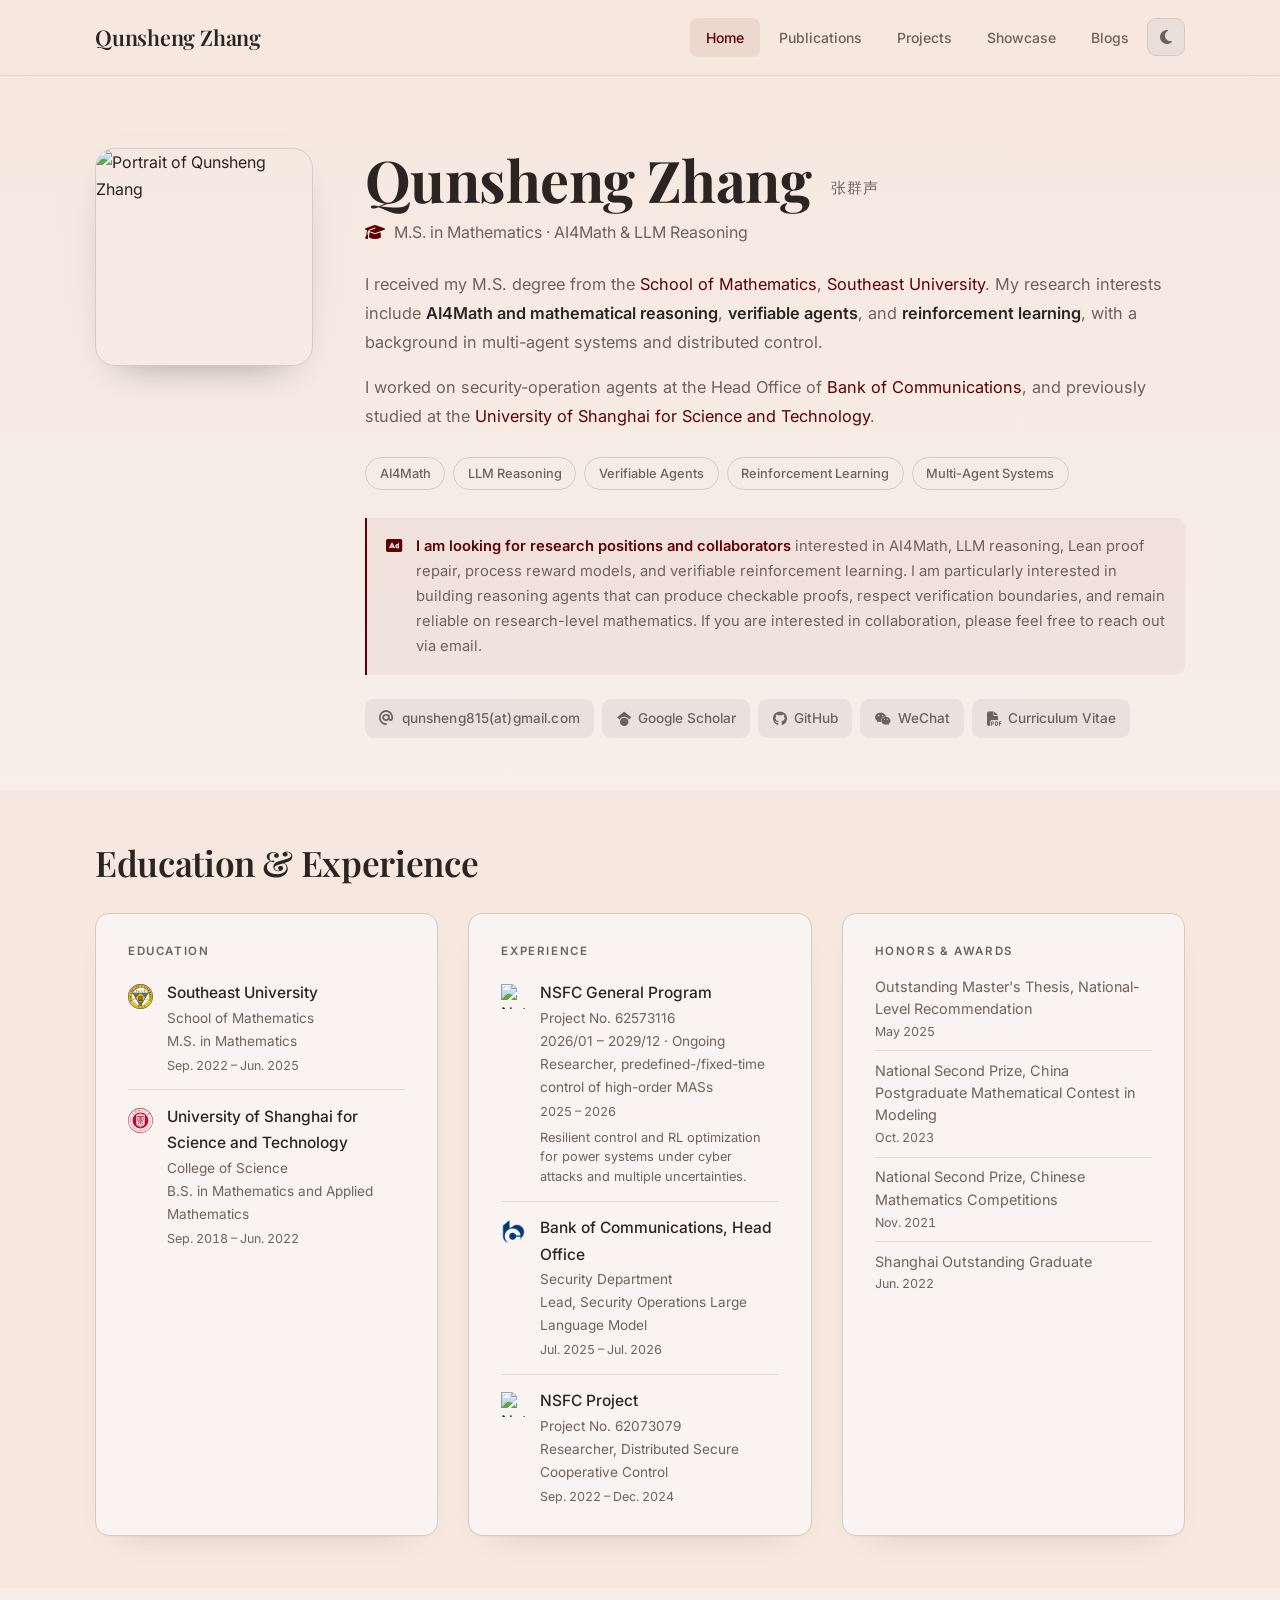
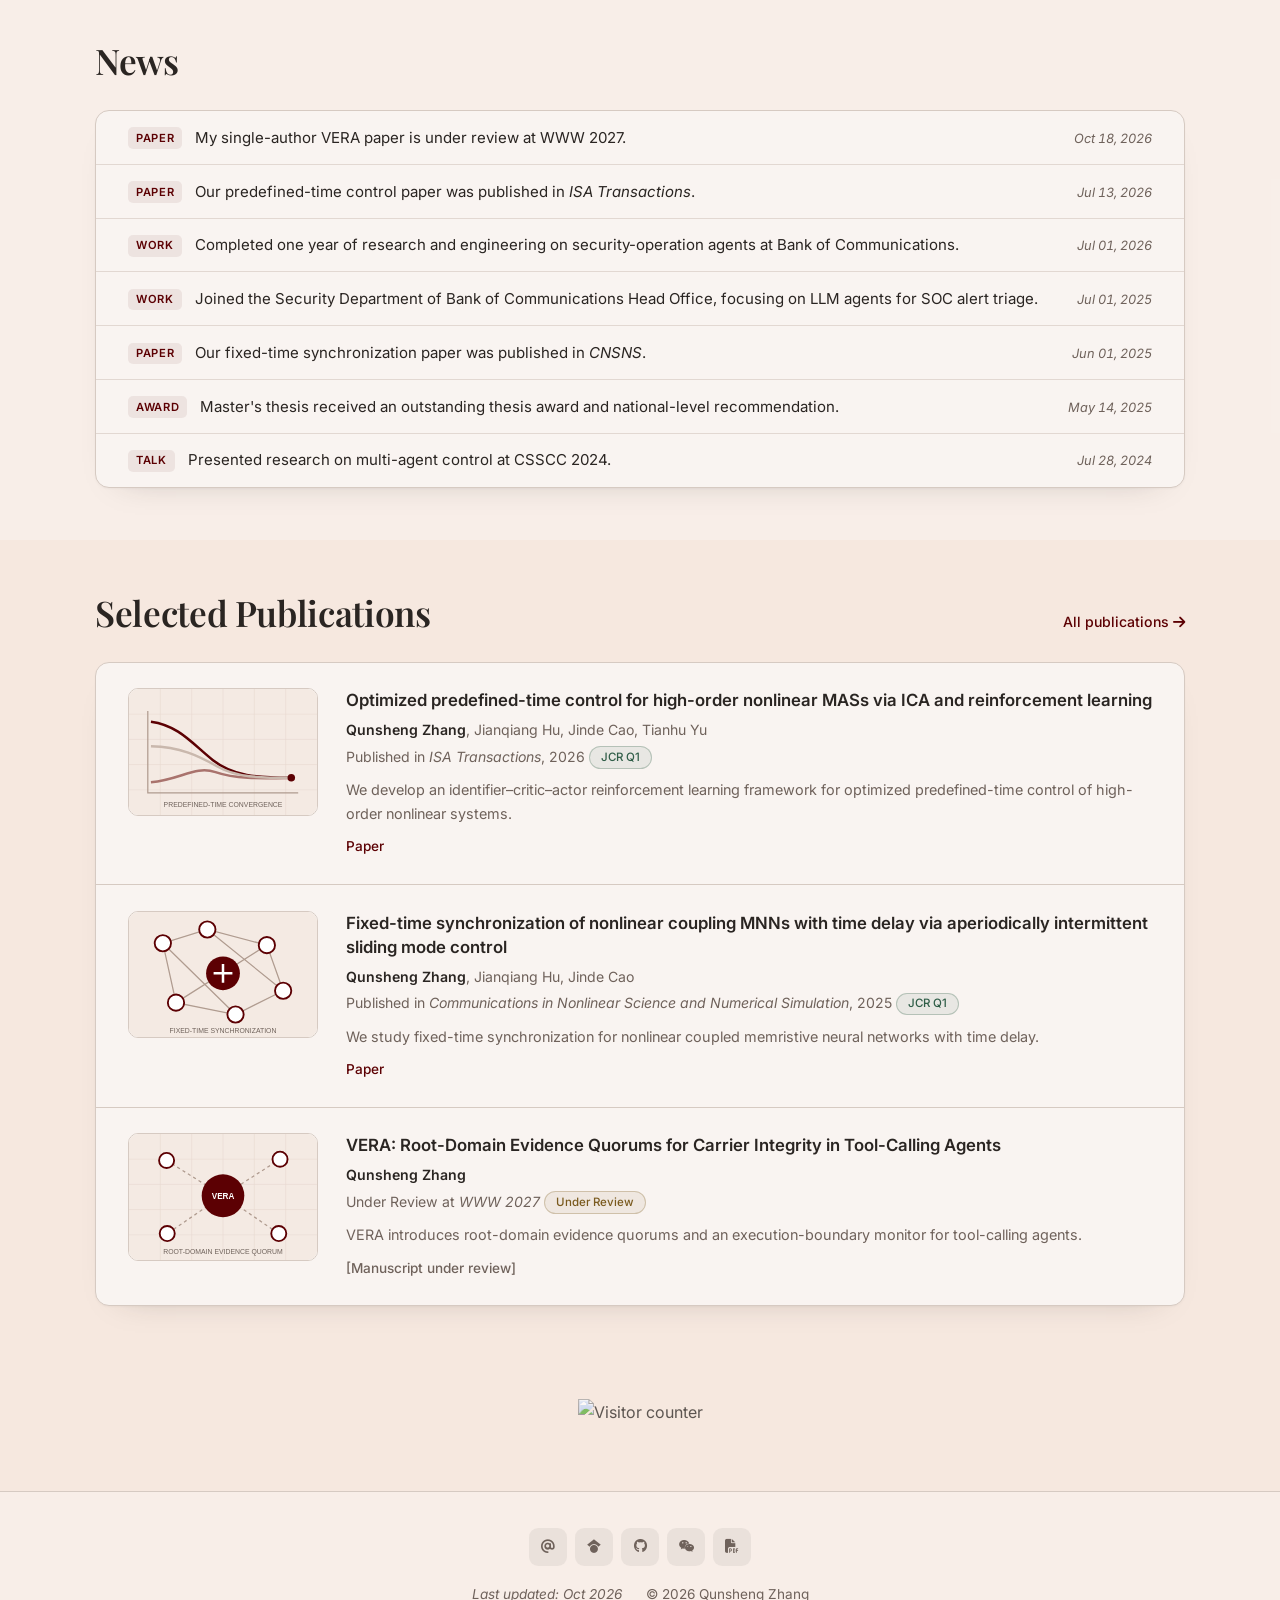
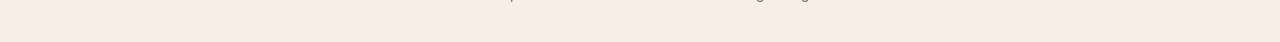
==== commit 029ca7c9: "Add NSFC project experience, real logos, WeChat QR link" ====
--- a/index.html
+++ b/index.html
@@ -31,7 +31,7 @@
       rel="stylesheet"
     />
     <link rel="icon" href="assets/favicon.svg" type="image/svg+xml" />
-    <link rel="stylesheet" href="styles.css?v=20261106" />
+    <link rel="stylesheet" href="styles.css?v=20261107" />
     <script>
       (function () {
         try {
@@ -144,7 +144,7 @@
                 <a href="https://github.com/Qunsheng-Zhang" target="_blank" rel="noreferrer">
                   <i class="fab fa-github"></i> GitHub
                 </a>
-                <a href="#" data-toggle="modal" data-target="#modal-wechat">
+                <a href="assets/wechat-qr.jpg" target="_blank" rel="noreferrer">
                   <i class="fab fa-weixin"></i> WeChat
                 </a>
                 <a href="assets/Qunsheng-Zhang-Resume.pdf?v=202610" target="_blank">
@@ -195,7 +195,22 @@
               <div class="panel h-100">
                 <div class="col-label">Experience</div>
                 <div class="timeline-item">
-                  <img src="assets/badges/bocom.svg" alt="Bank of Communications" />
+                  <img src="assets/badges/nnsfc.svg" alt="National Natural Science Foundation of China" />
+                  <div class="timeline-main">
+                    <div class="timeline-title">NSFC General Program</div>
+                    <div class="timeline-sub">Project No. 62573116<br />2026/01 – 2029/12 · Ongoing</div>
+                    <div class="timeline-meta">
+                      <span>Researcher, predefined-/fixed-time control of high-order MASs</span>
+                      <em>2025 – 2026</em>
+                    </div>
+                    <p class="timeline-note">
+                      Resilient control and RL optimization for power systems under cyber attacks and
+                      multiple uncertainties.
+                    </p>
+                  </div>
+                </div>
+                <div class="timeline-item">
+                  <img src="assets/badges/bocom.png" alt="Bank of Communications" />
                   <div class="timeline-main">
                     <div class="timeline-title">
                       <a
@@ -215,7 +230,7 @@
                 <div class="timeline-item">
                   <img src="assets/badges/nnsfc.svg" alt="National Natural Science Foundation of China" />
                   <div class="timeline-main">
-                    <div class="timeline-title">National Natural Science Foundation Project</div>
+                    <div class="timeline-title">NSFC Project</div>
                     <div class="timeline-sub">Project No. 62073079</div>
                     <div class="timeline-meta">
                       <span>Researcher, Distributed Secure Cooperative Control</span>
@@ -410,31 +425,13 @@
       </section>
     </main>
 
-    <div class="modal fade" id="modal-wechat" tabindex="-1" role="dialog" aria-labelledby="wechat-title" aria-hidden="true">
-      <div class="modal-dialog modal-sm" role="document">
-        <div class="modal-content">
-          <div class="modal-body p-4 text-center">
-            <i class="fab fa-weixin wechat-icon"></i>
-            <h5 id="wechat-title" class="mt-3">WeChat Contact</h5>
-            <p class="small text-muted mb-0">
-              Please email me with your name, affiliation, and reason for connecting. I will reply with
-              my WeChat contact.
-            </p>
-          </div>
-          <div class="modal-footer py-2">
-            <button type="button" class="btn btn-primary btn-sm" data-dismiss="modal">Close</button>
-          </div>
-        </div>
-      </div>
-    </div>
-
-        <footer class="footer">
+    <footer class="footer">
       <div class="container">
         <div class="footer-icons">
           <a href="mailto:qunsheng815@gmail.com" aria-label="Email"><i class="fas fa-at"></i></a>
           <a href="https://scholar.google.com/citations?user=bciwAu0AAAAJ&amp;hl=zh-CN&amp;authuser=1" target="_blank" rel="noreferrer" aria-label="Google Scholar"><i class="fa-brands fa-google-scholar"></i></a>
           <a href="https://github.com/Qunsheng-Zhang" target="_blank" rel="noreferrer" aria-label="GitHub"><i class="fab fa-github"></i></a>
-          <a href="#" data-toggle="modal" data-target="#modal-wechat" aria-label="WeChat"><i class="fab fa-weixin"></i></a>
+          <a href="assets/wechat-qr.jpg" target="_blank" rel="noreferrer" aria-label="WeChat QR code"><i class="fab fa-weixin"></i></a>
           <a href="assets/Qunsheng-Zhang-Resume.pdf?v=202610" target="_blank" aria-label="Curriculum Vitae"><i class="fas fa-file-pdf"></i></a>
         </div>
         <div class="footer-meta">
@@ -447,6 +444,6 @@
     <script src="https://cdnjs.cloudflare.com/ajax/libs/jquery/3.5.1/jquery.min.js"></script>
     <script src="https://cdnjs.cloudflare.com/ajax/libs/popper.js/1.14.7/umd/popper.min.js"></script>
     <script src="https://cdnjs.cloudflare.com/ajax/libs/twitter-bootstrap/4.6.0/js/bootstrap.min.js"></script>
-    <script src="script.js?v=20261106"></script>
+    <script src="script.js?v=20261107"></script>
   </body>
 </html>
--- a/styles.css
+++ b/styles.css
@@ -658,9 +658,9 @@
 
 .timeline-item img {
   flex: none;
-  width: 22px;
-  height: 22px;
-  margin-top: 0.3rem;
+  width: 25px;
+  height: 25px;
+  margin-top: 0.25rem;
   object-fit: contain;
 }
 
@@ -702,6 +702,13 @@
   font-style: normal;
   white-space: nowrap;
   font-variant-numeric: tabular-nums;
+}
+
+.timeline-note {
+  margin: 0.35rem 0 0;
+  color: var(--muted-fg);
+  font-size: 0.8rem;
+  line-height: 1.55;
 }
 
 .news-item {
@@ -1119,6 +1126,11 @@
   color: var(--fg);
 }
 
+/* Dark-mode logos */
+:root[data-theme="dark"] .timeline-item img[src$="bocom.png"] {
+  filter: brightness(1.7) saturate(1.25);
+}
+
 /* Dark-mode media dimming */
 :root[data-theme="dark"] .pub-cover img,
 :root[data-theme="dark"] .project-cover,
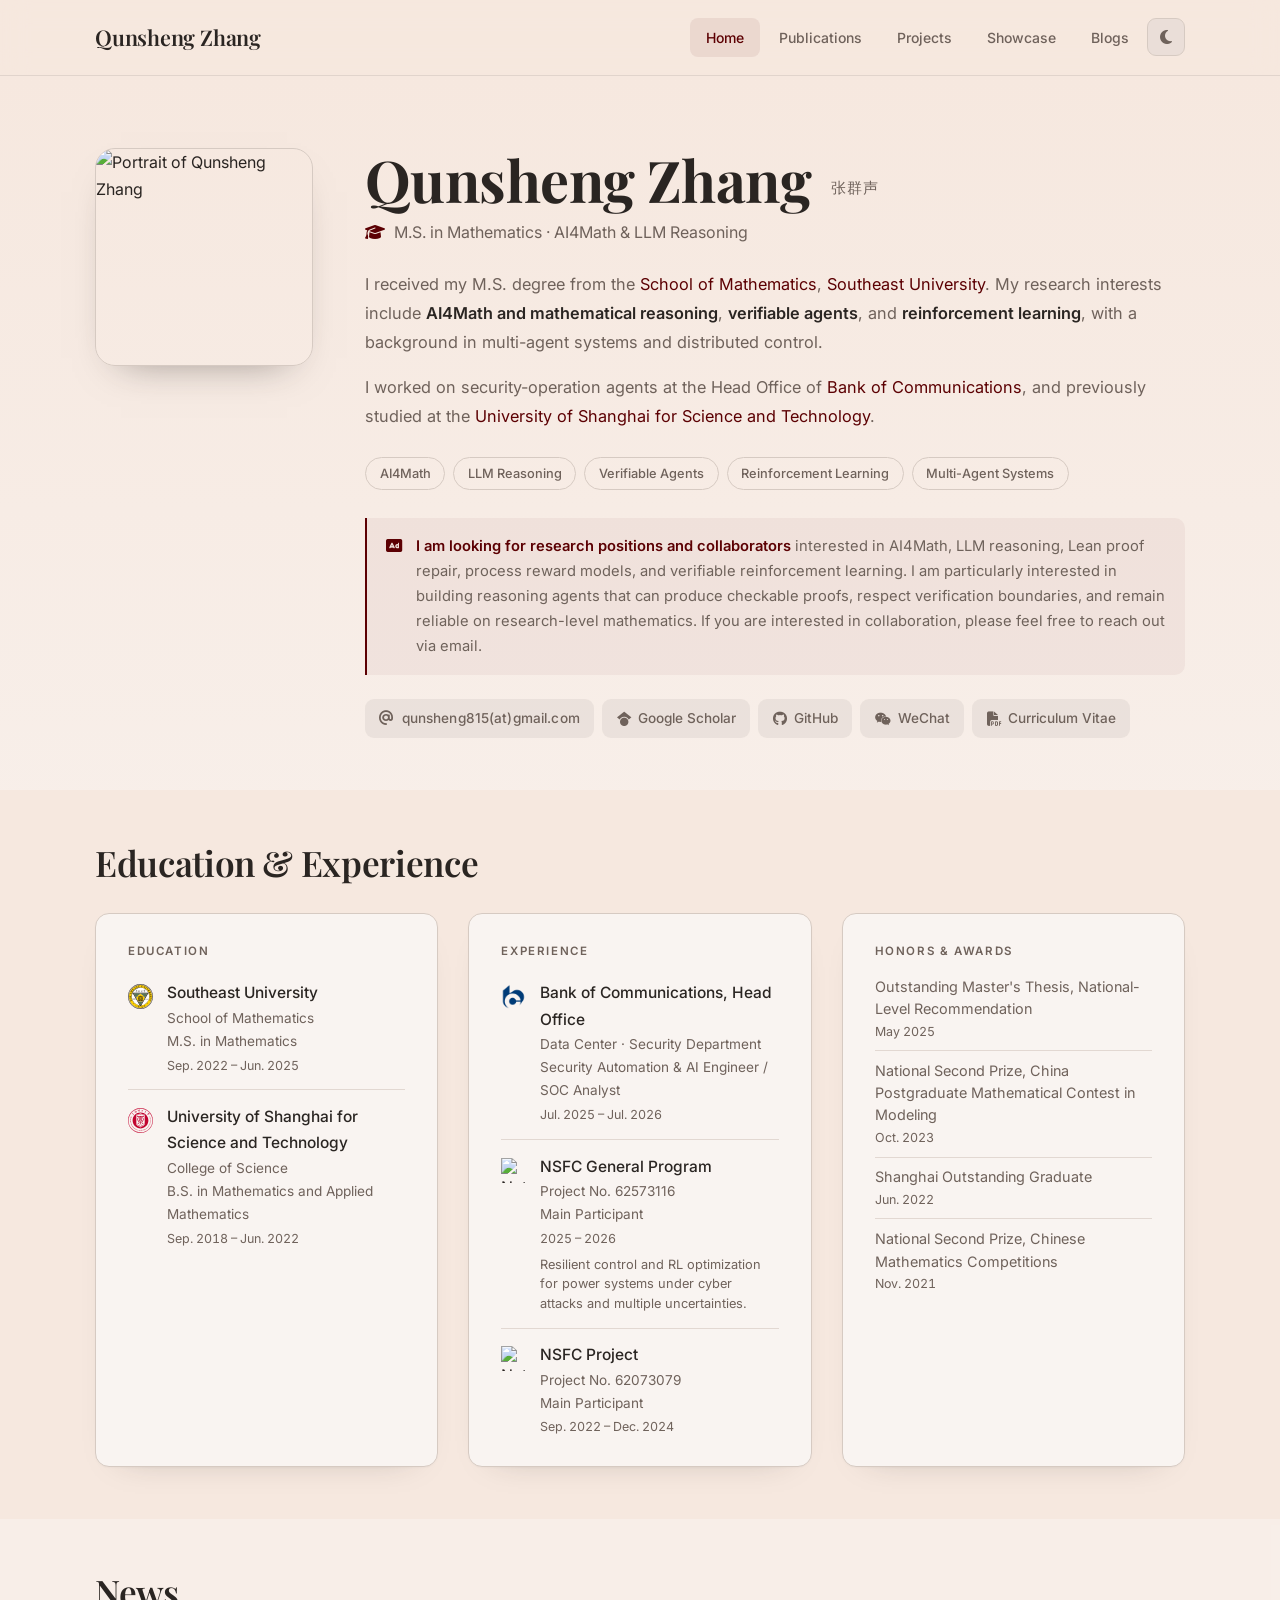
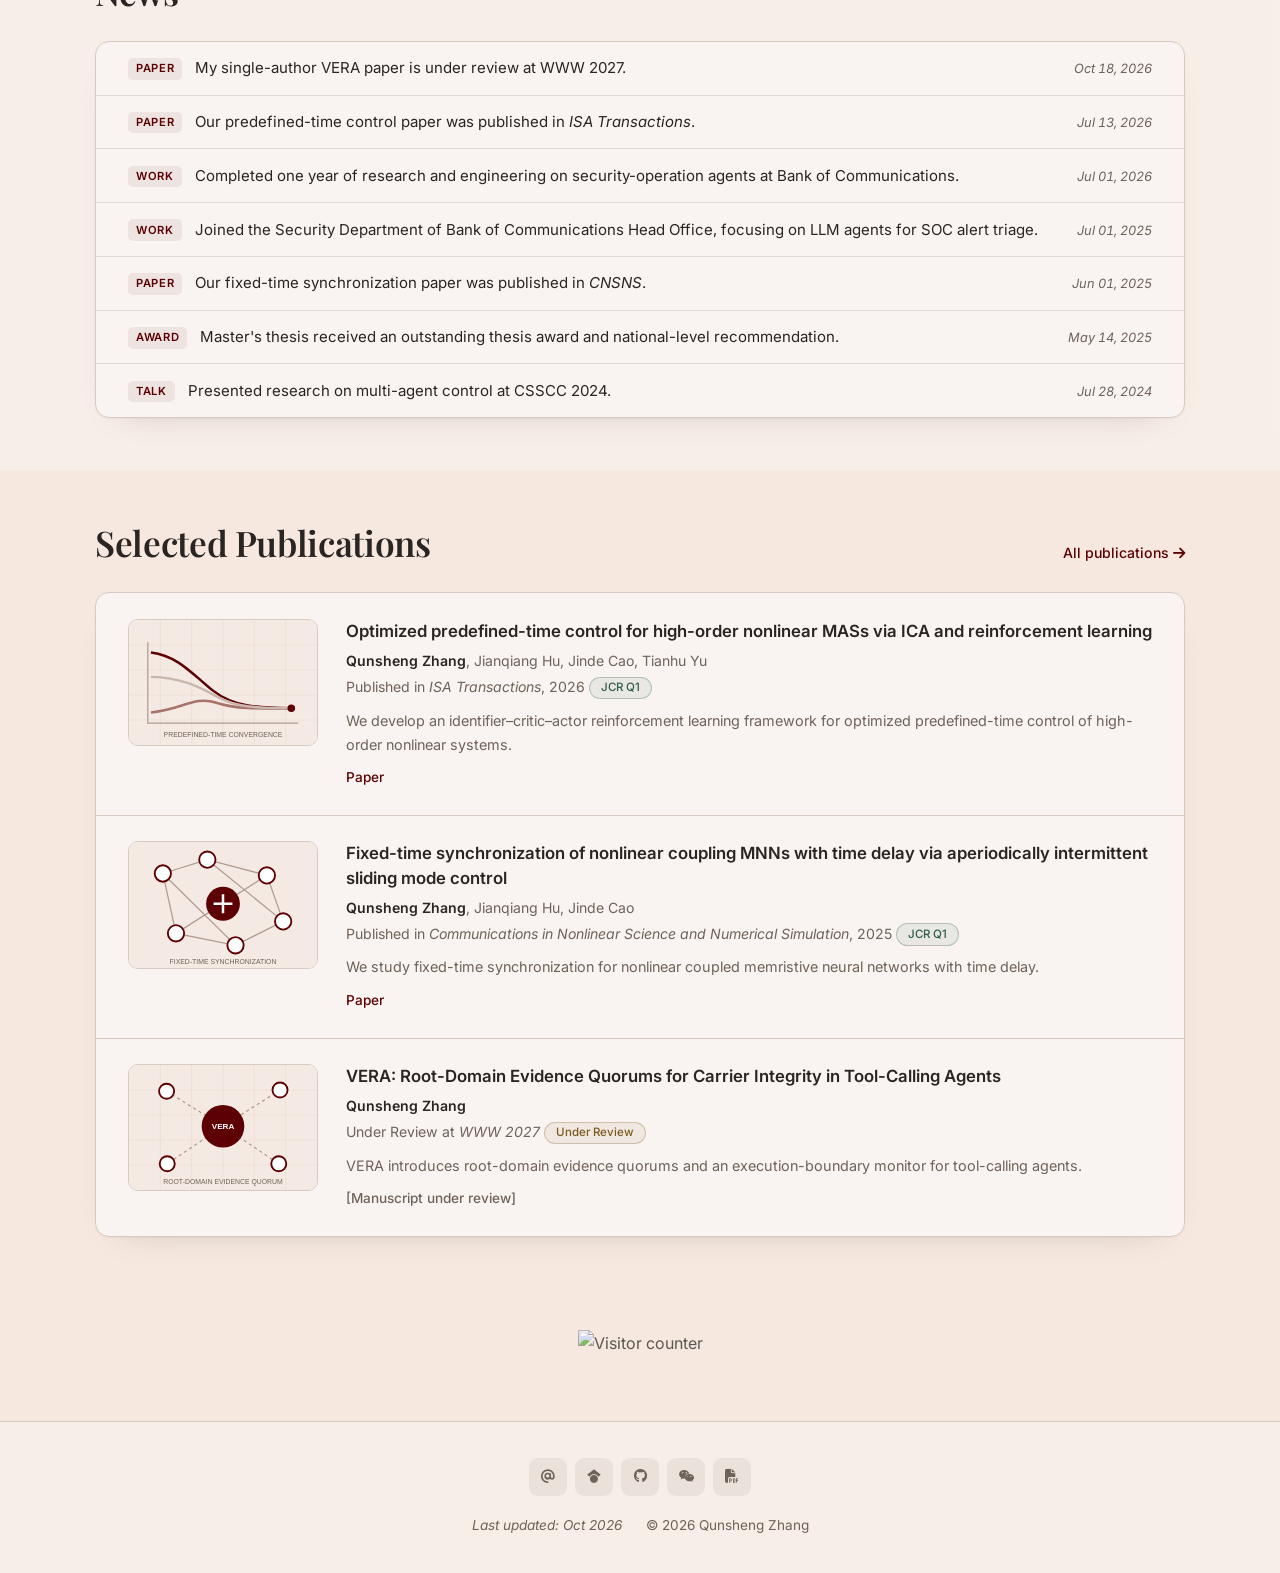
==== commit 97252890: "Add SOC automation achievement and sort experience/honors by date" ====
--- a/index.html
+++ b/index.html
@@ -31,7 +31,7 @@
       rel="stylesheet"
     />
     <link rel="icon" href="assets/favicon.svg" type="image/svg+xml" />
-    <link rel="stylesheet" href="styles.css?v=20261107" />
+    <link rel="stylesheet" href="styles.css?v=20261108" />
     <script>
       (function () {
         try {
@@ -195,21 +195,6 @@
               <div class="panel h-100">
                 <div class="col-label">Experience</div>
                 <div class="timeline-item">
-                  <img src="assets/badges/nnsfc.svg" alt="National Natural Science Foundation of China" />
-                  <div class="timeline-main">
-                    <div class="timeline-title">NSFC General Program</div>
-                    <div class="timeline-sub">Project No. 62573116<br />2026/01 – 2029/12 · Ongoing</div>
-                    <div class="timeline-meta">
-                      <span>Researcher, predefined-/fixed-time control of high-order MASs</span>
-                      <em>2025 – 2026</em>
-                    </div>
-                    <p class="timeline-note">
-                      Resilient control and RL optimization for power systems under cyber attacks and
-                      multiple uncertainties.
-                    </p>
-                  </div>
-                </div>
-                <div class="timeline-item">
                   <img src="assets/badges/bocom.png" alt="Bank of Communications" />
                   <div class="timeline-main">
                     <div class="timeline-title">
@@ -220,11 +205,26 @@
                         >Bank of Communications, Head Office</a
                       >
                     </div>
-                    <div class="timeline-sub">Security Department</div>
+                    <div class="timeline-sub">Data Center · Security Department</div>
                     <div class="timeline-meta">
-                      <span>Lead, Security Operations Large Language Model</span>
+                      <span>Security Automation &amp; AI Engineer / SOC Analyst</span>
                       <em>Jul. 2025 – Jul. 2026</em>
                     </div>
+                  </div>
+                </div>
+                <div class="timeline-item">
+                  <img src="assets/badges/nnsfc.svg" alt="National Natural Science Foundation of China" />
+                  <div class="timeline-main">
+                    <div class="timeline-title">NSFC General Program</div>
+                    <div class="timeline-sub">Project No. 62573116</div>
+                    <div class="timeline-meta">
+                      <span>Main Participant</span>
+                      <em>2025 – 2026</em>
+                    </div>
+                    <p class="timeline-note">
+                      Resilient control and RL optimization for power systems under cyber attacks and
+                      multiple uncertainties.
+                    </p>
                   </div>
                 </div>
                 <div class="timeline-item">
@@ -233,7 +233,7 @@
                     <div class="timeline-title">NSFC Project</div>
                     <div class="timeline-sub">Project No. 62073079</div>
                     <div class="timeline-meta">
-                      <span>Researcher, Distributed Secure Cooperative Control</span>
+                      <span>Main Participant</span>
                       <em>Sep. 2022 – Dec. 2024</em>
                     </div>
                   </div>
@@ -254,12 +254,12 @@
                     <em>Oct. 2023</em>
                   </li>
                   <li>
+                    <span>Shanghai Outstanding Graduate</span>
+                    <em>Jun. 2022</em>
+                  </li>
+                  <li>
                     <span>National Second Prize, Chinese Mathematics Competitions</span>
                     <em>Nov. 2021</em>
-                  </li>
-                  <li>
-                    <span>Shanghai Outstanding Graduate</span>
-                    <em>Jun. 2022</em>
                   </li>
                 </ul>
               </div>
@@ -444,6 +444,6 @@
     <script src="https://cdnjs.cloudflare.com/ajax/libs/jquery/3.5.1/jquery.min.js"></script>
     <script src="https://cdnjs.cloudflare.com/ajax/libs/popper.js/1.14.7/umd/popper.min.js"></script>
     <script src="https://cdnjs.cloudflare.com/ajax/libs/twitter-bootstrap/4.6.0/js/bootstrap.min.js"></script>
-    <script src="script.js?v=20261107"></script>
+    <script src="script.js?v=20261108"></script>
   </body>
 </html>
--- a/styles.css
+++ b/styles.css
@@ -957,6 +957,88 @@
   margin-left: auto;
 }
 
+
+/* Featured project */
+.feature-panel {
+  margin-bottom: 1.5rem;
+}
+
+.feature-head {
+  display: flex;
+  align-items: flex-start;
+  justify-content: space-between;
+  gap: 2rem;
+}
+
+.feature-intro {
+  min-width: 0;
+}
+
+.feature-title {
+  margin: 0.25rem 0 0.4rem;
+  font-size: clamp(1.5rem, 2.5vw, 2rem);
+  line-height: 1.25;
+}
+
+.feature-meta {
+  margin: 0;
+  color: var(--muted-fg);
+  font-size: 0.88rem;
+}
+
+.feature-stat {
+  flex: none;
+  padding-left: 1.6rem;
+  border-left: 1px solid var(--border);
+  text-align: right;
+}
+
+.feature-stat strong {
+  display: block;
+  color: var(--primary);
+  font-family: var(--serif);
+  font-size: clamp(2.6rem, 5vw, 3.4rem);
+  font-weight: 700;
+  line-height: 1;
+}
+
+.feature-stat span {
+  display: block;
+  max-width: 132px;
+  margin-top: 0.35rem;
+  color: var(--muted-fg);
+  font-size: 0.75rem;
+  line-height: 1.4;
+}
+
+.feature-summary {
+  max-width: 860px;
+  margin: 1.25rem 0 1.5rem;
+  color: var(--muted-fg);
+  font-size: 0.95rem;
+  line-height: 1.7;
+}
+
+.feature-grid {
+  display: grid;
+  grid-template-columns: repeat(2, minmax(0, 1fr));
+  gap: 1.25rem 2.25rem;
+  padding-top: 1.4rem;
+  border-top: 1px solid var(--divider);
+}
+
+.feature-grid h5 {
+  margin-bottom: 0.2rem;
+  font-size: 0.95rem;
+}
+
+.feature-grid p {
+  margin: 0;
+  color: var(--muted-fg);
+  font-size: 0.88rem;
+  line-height: 1.6;
+}
+
 /* ------------------------------------------------------------------
    Badges & buttons
 ------------------------------------------------------------------ */
@@ -1251,6 +1333,26 @@
     gap: 0.35rem;
   }
 
+  .feature-head {
+    flex-direction: column;
+    gap: 1.25rem;
+  }
+
+  .feature-stat {
+    padding-left: 0;
+    border-left: 0;
+    text-align: left;
+  }
+
+  .feature-stat span {
+    max-width: none;
+  }
+
+  .feature-grid {
+    grid-template-columns: 1fr;
+    gap: 1rem;
+  }
+
   .card-body {
     padding: 1.25rem;
   }
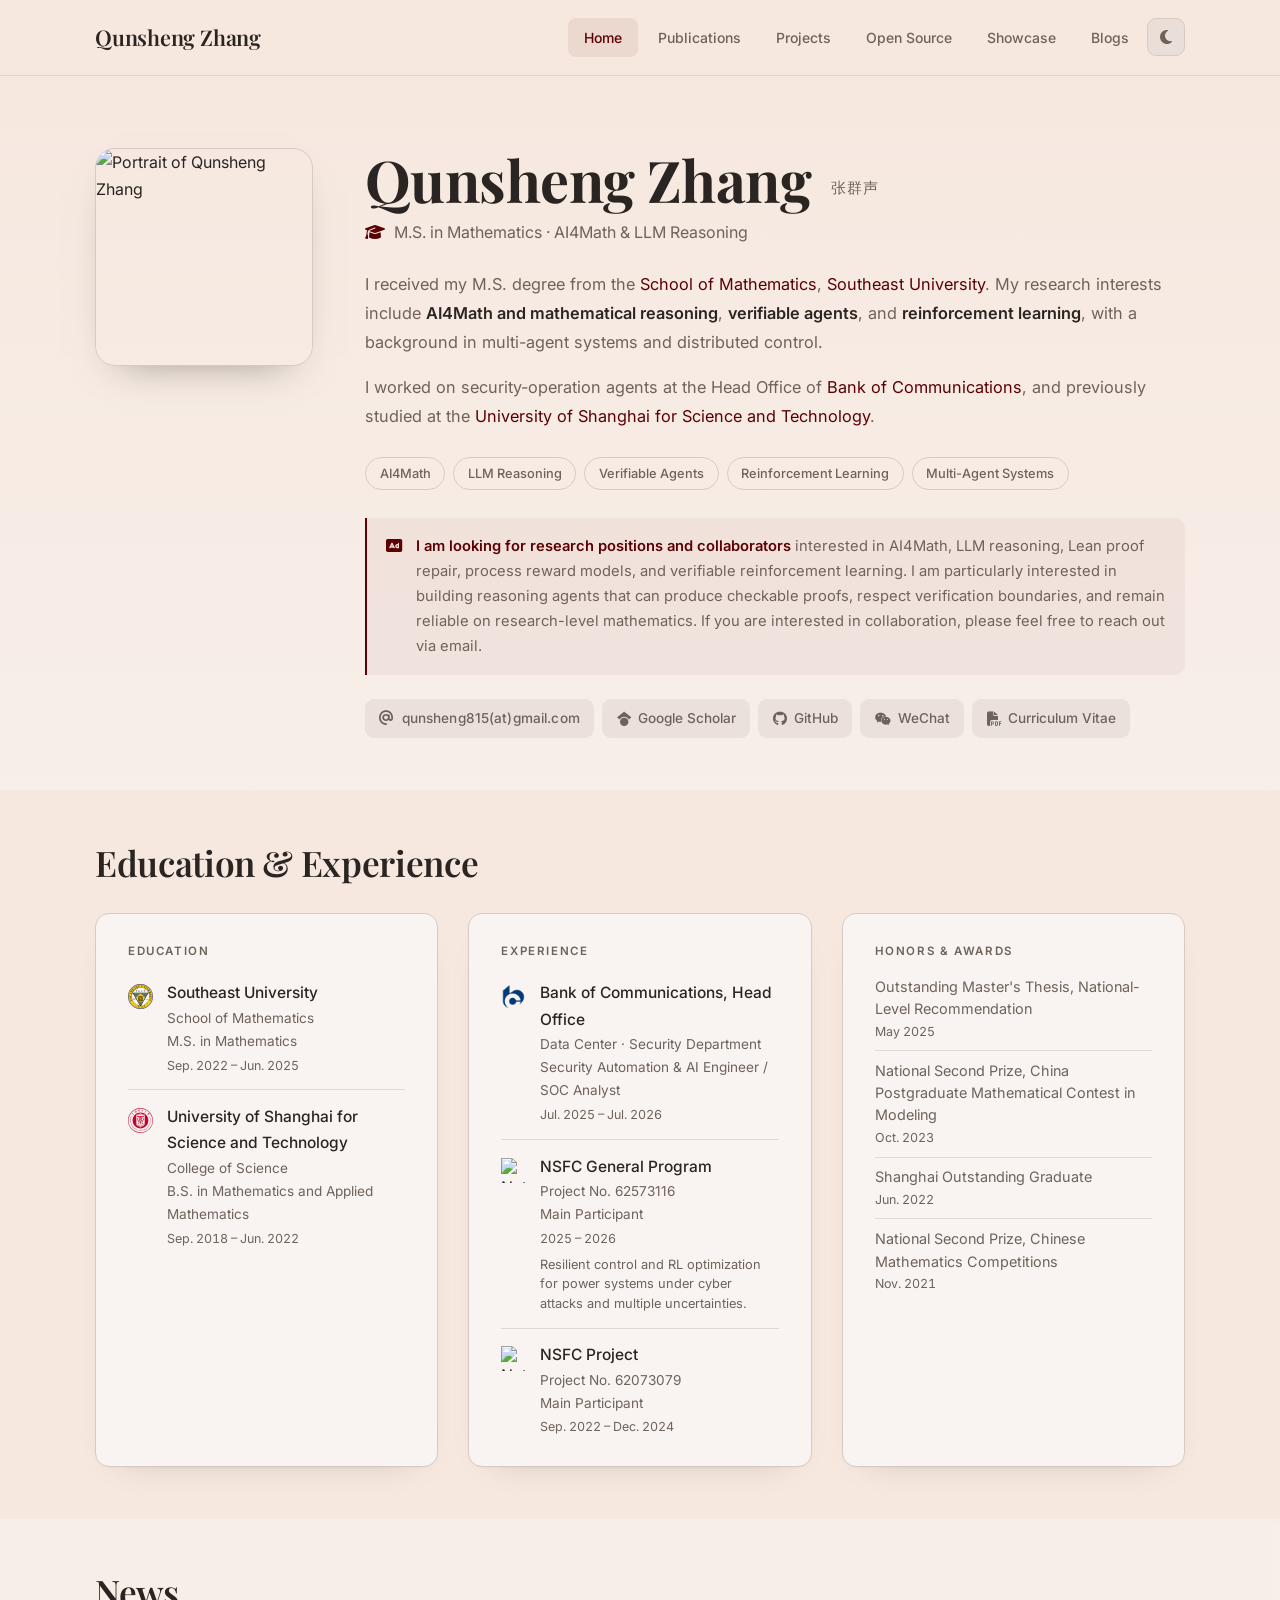
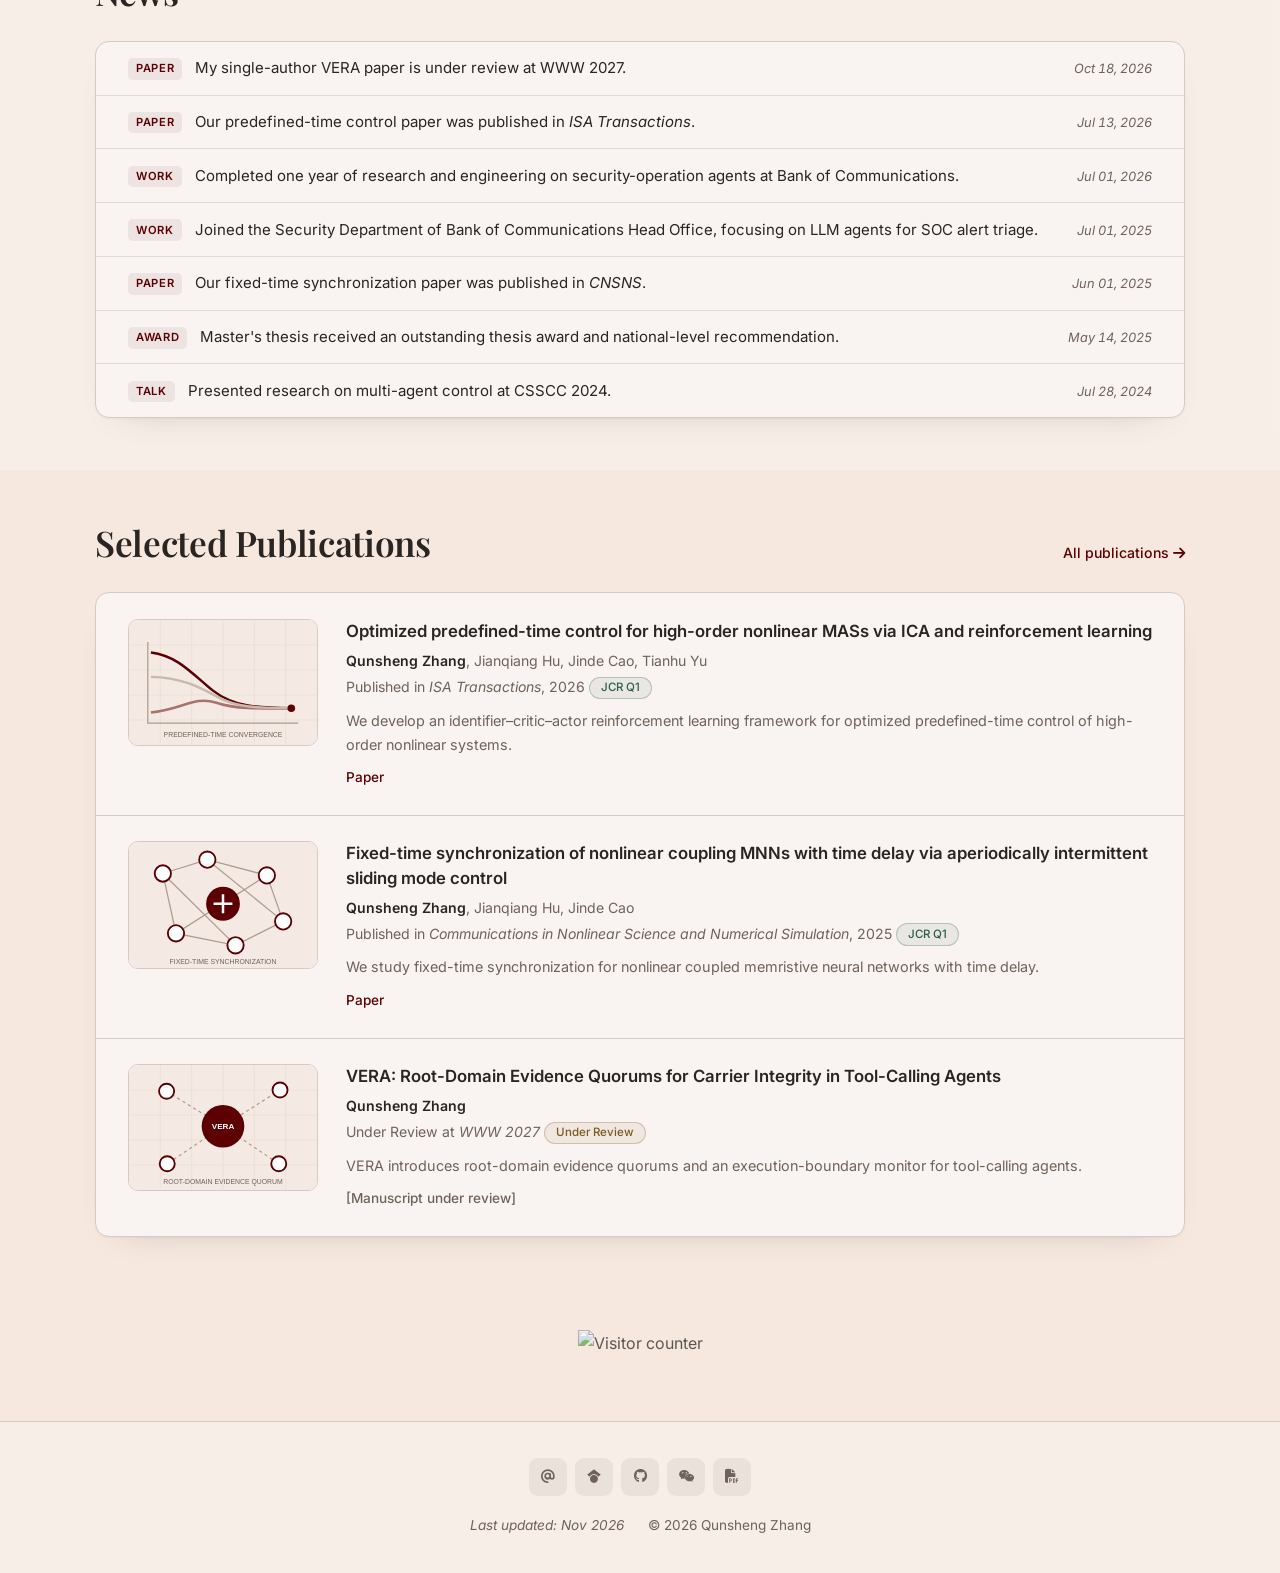
==== commit e578e878: "Add open-source contributions page and nav entry" ====
--- a/index.html
+++ b/index.html
@@ -44,7 +44,7 @@
   </head>
 
   <body class="bg-light">
-    <nav class="navbar navbar-expand-md navbar-light fixed-top mb-5">
+    <nav class="navbar navbar-expand-lg navbar-light fixed-top mb-5">
       <div class="container">
         <a class="navbar-brand" href="index.html">Qunsheng Zhang</a>
         
@@ -54,6 +54,7 @@
             <li class="nav-item active"><a class="nav-link" href="index.html">Home</a></li>
             <li class="nav-item"><a class="nav-link" href="publications.html">Publications</a></li>
             <li class="nav-item"><a class="nav-link" href="projects.html">Projects</a></li>
+            <li class="nav-item"><a class="nav-link" href="opensource.html">Open Source</a></li>
             <li class="nav-item"><a class="nav-link" href="showcase.html">Showcase</a></li>
             <li class="nav-item"><a class="nav-link" href="blog.html">Blogs</a></li>
           </ul>
@@ -147,7 +148,7 @@
                 <a href="assets/wechat-qr.jpg" target="_blank" rel="noreferrer">
                   <i class="fab fa-weixin"></i> WeChat
                 </a>
-                <a href="assets/Qunsheng-Zhang-Resume.pdf?v=202610" target="_blank">
+                <a href="assets/Qunsheng-Zhang-Resume.pdf?v=202611" target="_blank">
                   <i class="fas fa-file-pdf"></i> Curriculum Vitae
                 </a>
               </div>
@@ -432,10 +433,10 @@
           <a href="https://scholar.google.com/citations?user=bciwAu0AAAAJ&amp;hl=zh-CN&amp;authuser=1" target="_blank" rel="noreferrer" aria-label="Google Scholar"><i class="fa-brands fa-google-scholar"></i></a>
           <a href="https://github.com/Qunsheng-Zhang" target="_blank" rel="noreferrer" aria-label="GitHub"><i class="fab fa-github"></i></a>
           <a href="assets/wechat-qr.jpg" target="_blank" rel="noreferrer" aria-label="WeChat QR code"><i class="fab fa-weixin"></i></a>
-          <a href="assets/Qunsheng-Zhang-Resume.pdf?v=202610" target="_blank" aria-label="Curriculum Vitae"><i class="fas fa-file-pdf"></i></a>
+          <a href="assets/Qunsheng-Zhang-Resume.pdf?v=202611" target="_blank" aria-label="Curriculum Vitae"><i class="fas fa-file-pdf"></i></a>
         </div>
         <div class="footer-meta">
-          <span><i>Last updated: Oct 2026</i></span>
+          <span><i>Last updated: Nov 2026</i></span>
           <span>© <span id="year"></span> Qunsheng Zhang</span>
         </div>
       </div>
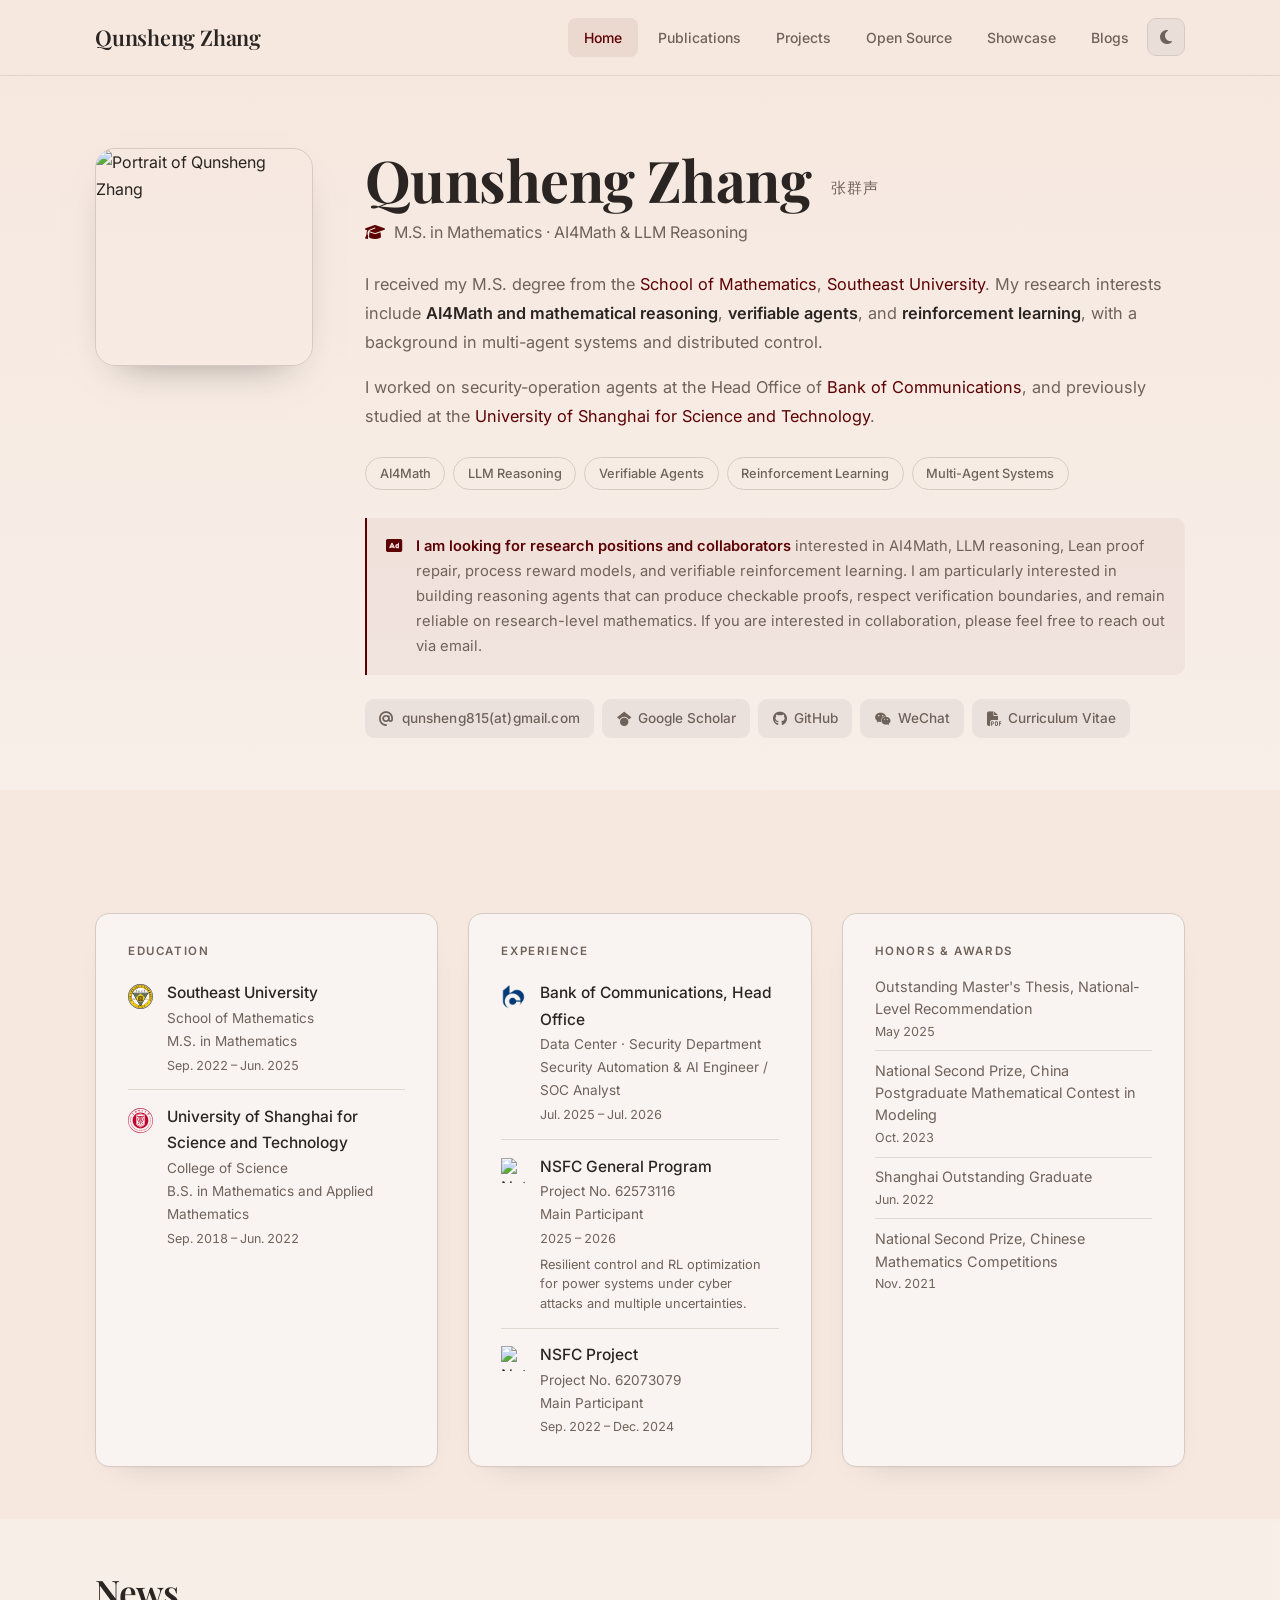
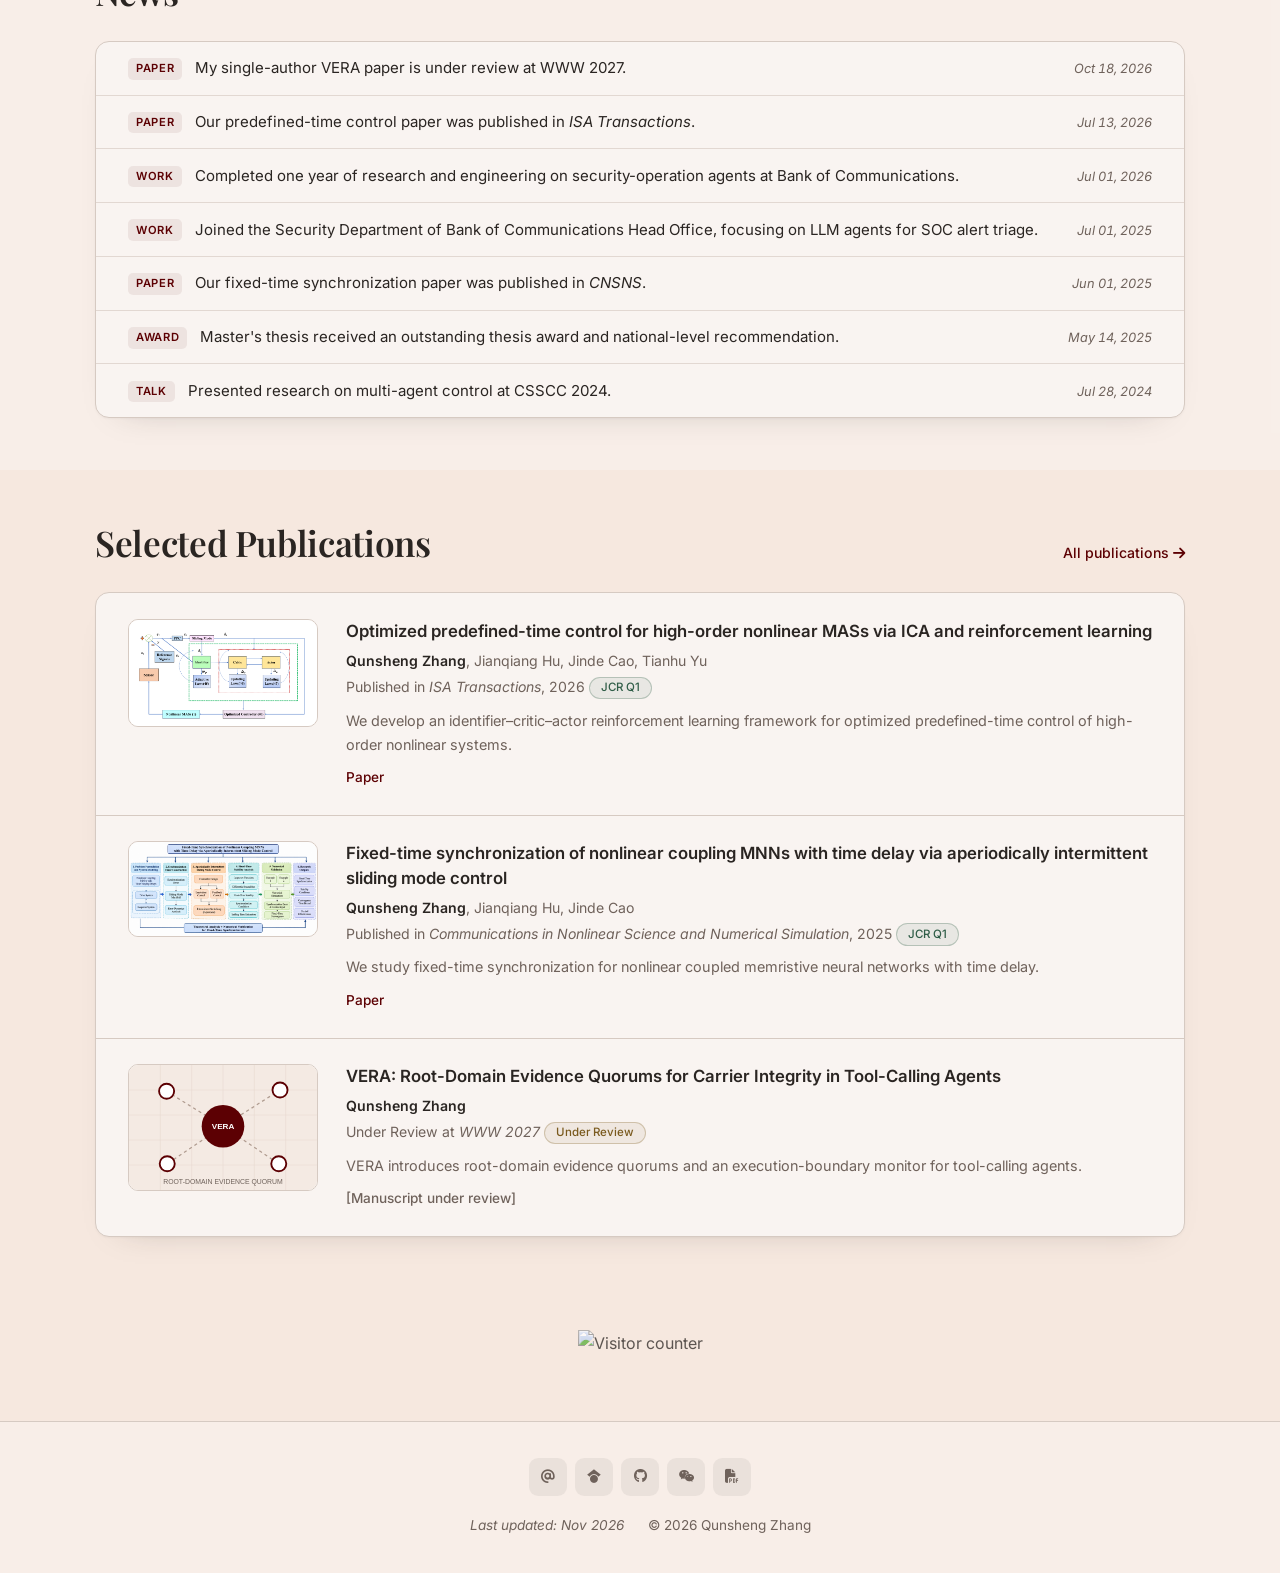
==== commit dd93201b: "Replace fixed-time synchronization thumbnails on homepage and publications" ====
--- a/index.html
+++ b/index.html
@@ -31,7 +31,7 @@
       rel="stylesheet"
     />
     <link rel="icon" href="assets/favicon.svg" type="image/svg+xml" />
-    <link rel="stylesheet" href="styles.css?v=20261108" />
+    <link rel="stylesheet" href="styles.css?v=20261108b" />
     <script>
       (function () {
         try {
@@ -339,7 +339,9 @@
           <div class="panel panel-flush">
             <article class="pub-row">
               <div class="pub-cover">
-                <img src="assets/covers/paper-ica.svg" alt="Predefined-time convergence" />
+                <a class="pub-cover-link" href="assets/covers/paper-ica-structure.png" target="_blank" rel="noreferrer" title="Open the full paper architecture diagram" aria-label="Open the full paper architecture diagram">
+                  <img src="assets/covers/paper-ica-structure.png" alt="Identifier–critic–actor architecture for optimized predefined-time control" />
+                </a>
               </div>
               <div class="pub-main">
                 <h5>
@@ -367,7 +369,9 @@
 
             <article class="pub-row">
               <div class="pub-cover">
-                <img src="assets/covers/paper-sync.svg" alt="Fixed-time synchronization" />
+                <a class="pub-cover-link" href="assets/covers/paper-sync-workflow.png" target="_blank" rel="noreferrer" title="Open the full research workflow diagram" aria-label="Open the full research workflow diagram">
+                  <img src="assets/covers/paper-sync-workflow.png" alt="Research workflow for fixed-time synchronization of nonlinear coupling MNNs" />
+                </a>
               </div>
               <div class="pub-main">
                 <h5>
--- a/styles.css
+++ b/styles.css
@@ -823,6 +823,10 @@
   transition: transform 0.25s ease;
 }
 
+.pub-cover-link {
+  display: block;
+}
+
 .pub-row:hover .pub-cover img {
   transform: scale(1.02);
 }
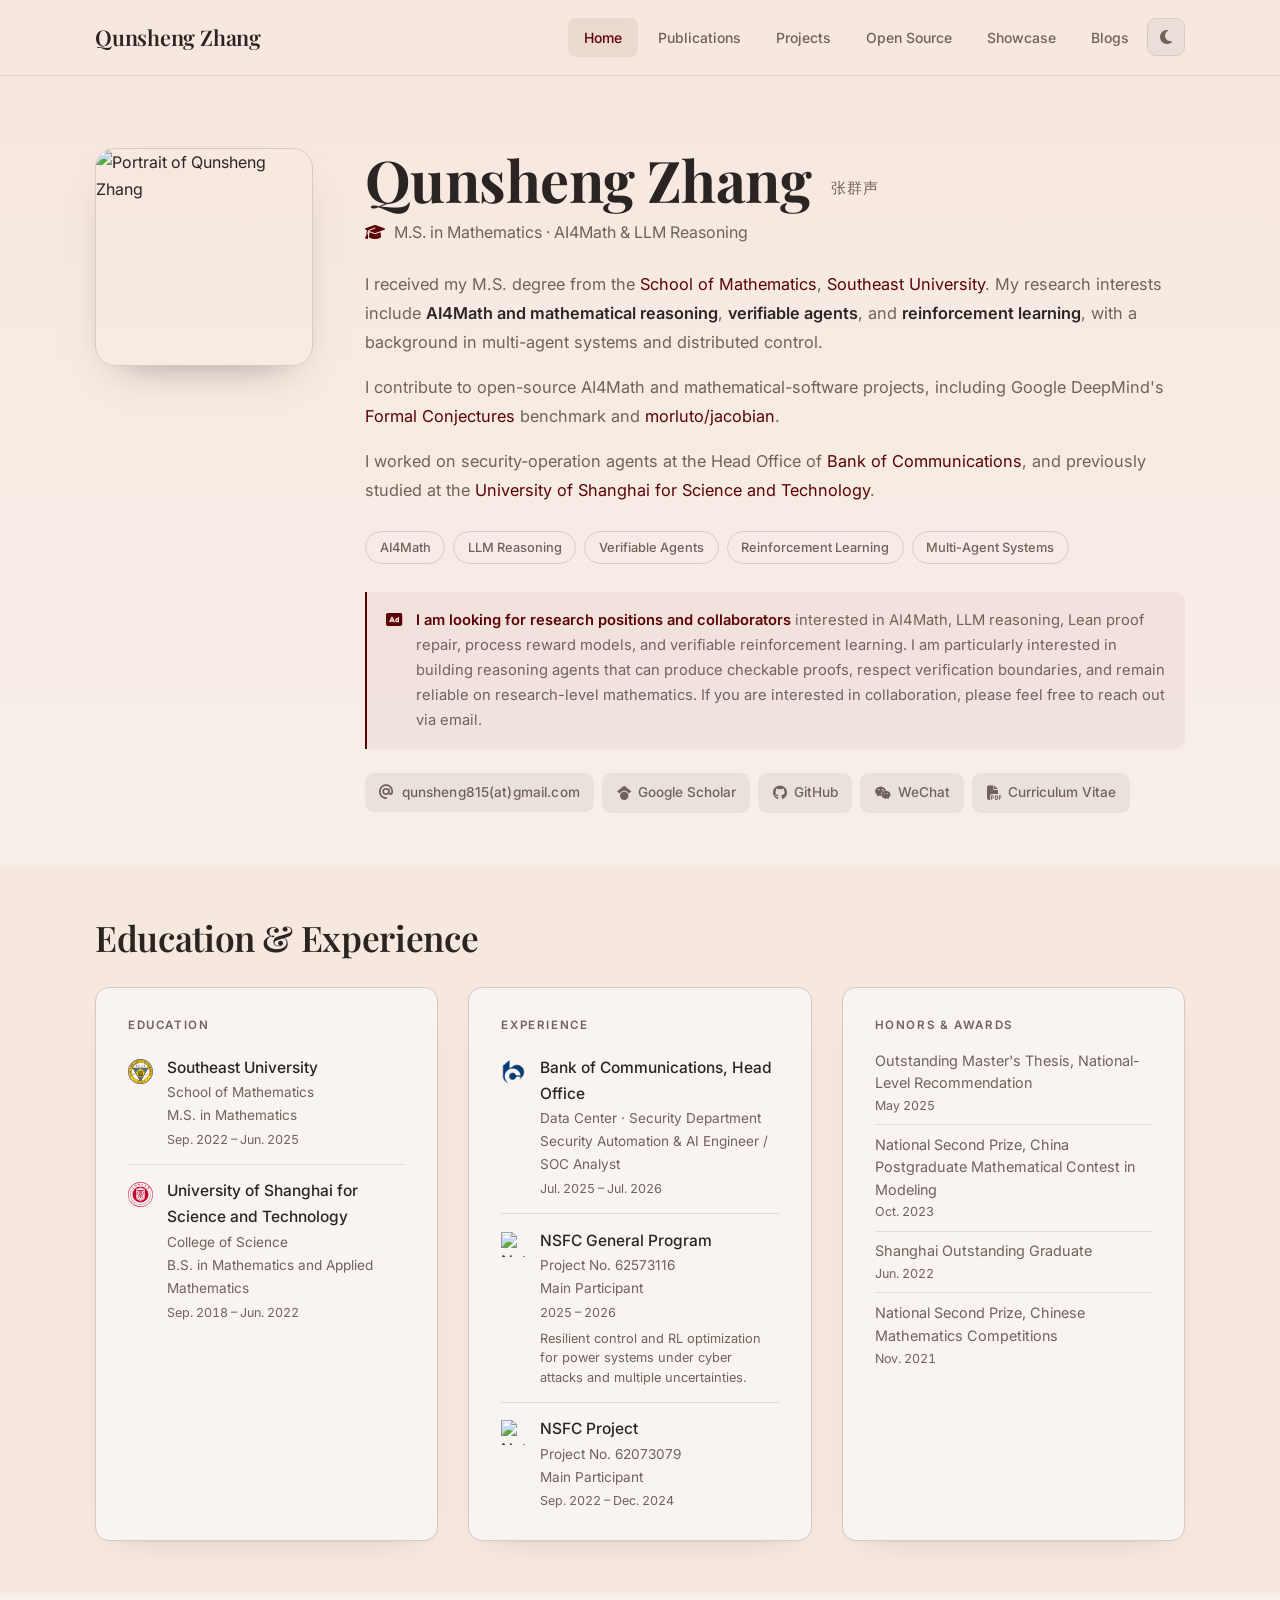
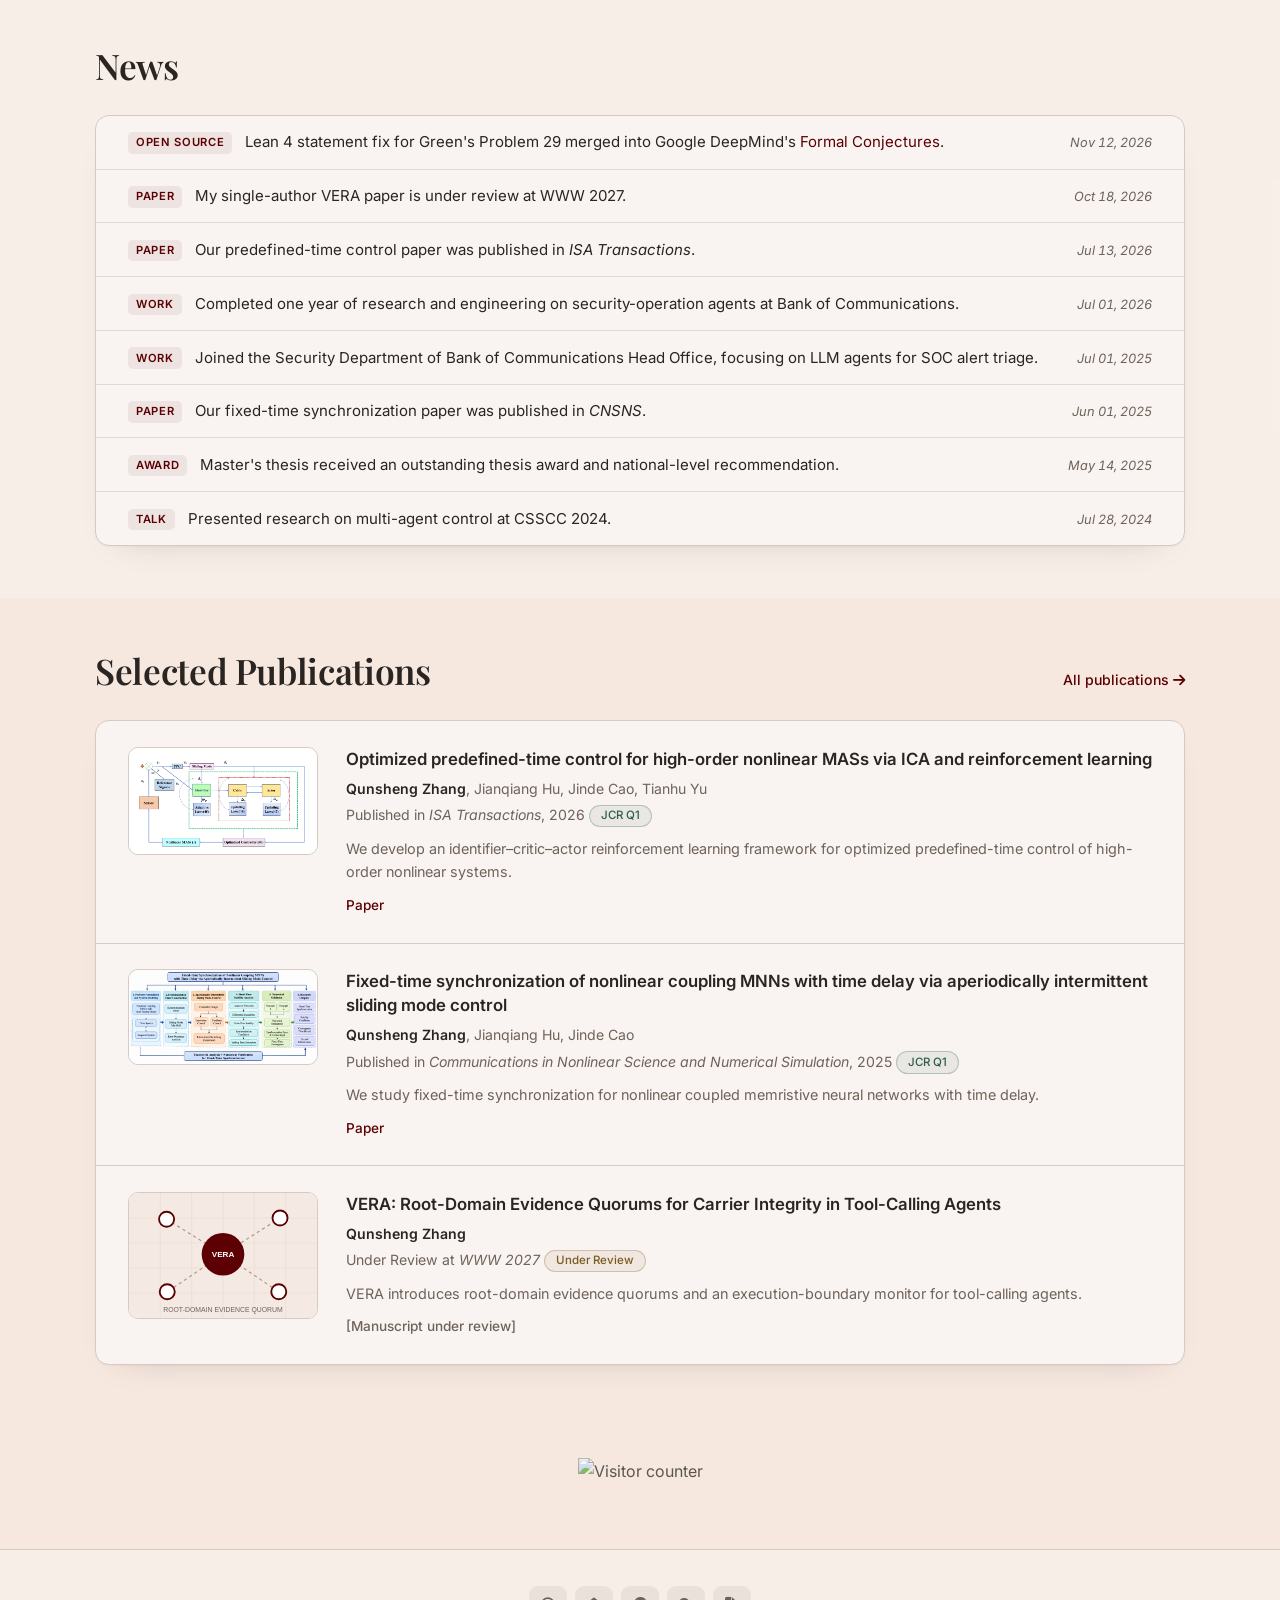
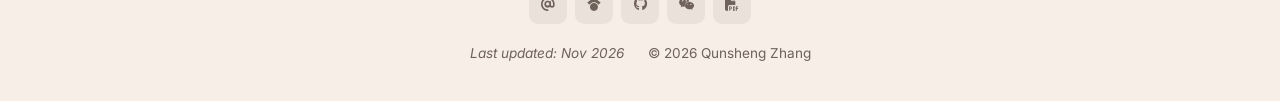
==== commit e0e86d8c: "Add merged Formal Conjectures contribution to homepage" ====
--- a/index.html
+++ b/index.html
@@ -98,6 +98,14 @@
                 </p>
 
                 <p>
+                  I contribute to open-source AI4Math and mathematical-software projects, including
+                  Google DeepMind's
+                  <a href="https://github.com/google-deepmind/formal-conjectures" target="_blank" rel="noreferrer">Formal Conjectures</a>
+                  benchmark and
+                  <a href="https://github.com/morluto/jacobian" target="_blank" rel="noreferrer">morluto/jacobian</a>.
+                </p>
+
+                <p>
                   I worked on security-operation agents at the Head Office of
                   <a
                     href="https://www.bankcomm.com/BankCommSite/shtml/jyjr/en/2600212/list.shtml?channelId=2600212"
@@ -278,6 +286,14 @@
           <div class="panel panel-flush">
             <div class="news-item">
               <div class="news-text">
+                <span class="label">Open source</span> Lean 4 statement fix for Green's Problem 29
+                merged into Google DeepMind's
+                <a href="https://github.com/google-deepmind/formal-conjectures/pull/7810" target="_blank" rel="noreferrer">Formal Conjectures</a>.
+              </div>
+              <div class="news-date">Nov 12, 2026</div>
+            </div>
+            <div class="news-item">
+              <div class="news-text">
                 <span class="label">Paper</span> My single-author VERA paper is under review at WWW 2027.
               </div>
               <div class="news-date">Oct 18, 2026</div>
